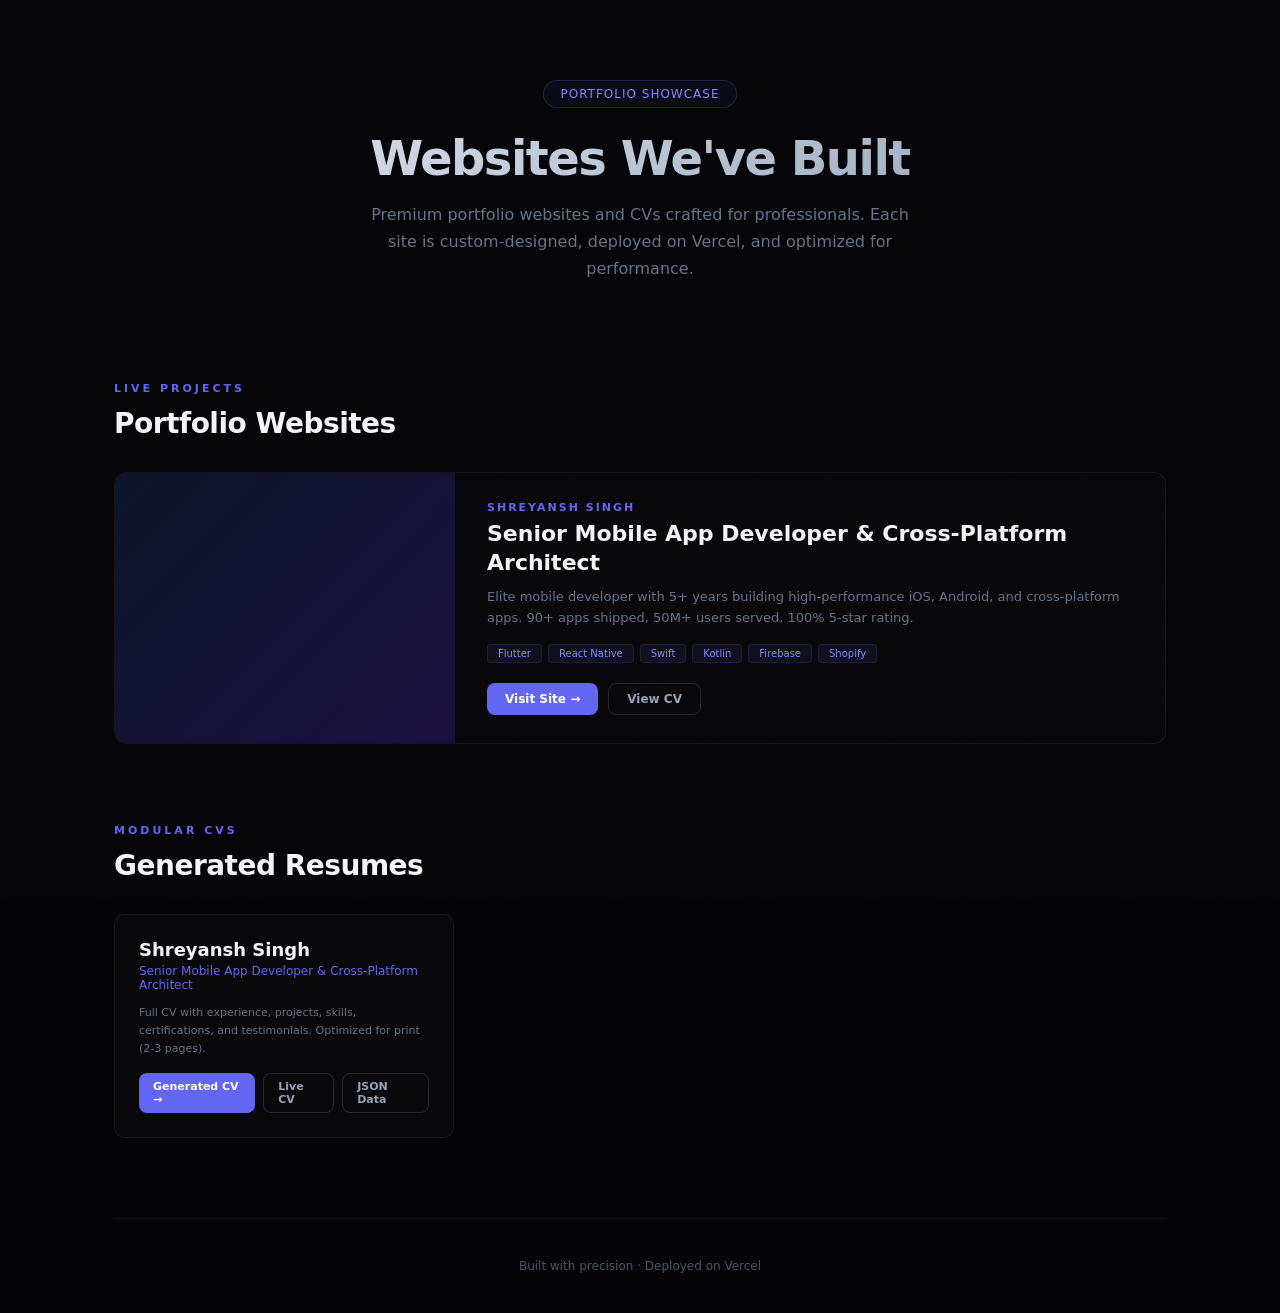
==== index.html @ 001924c3 "Initial commit: Portfolio Showcase with Modular CV System - Showcase landing page displaying all por" ====
<!DOCTYPE html>
<html lang="en">
<head>
<meta charset="UTF-8">
<meta name="viewport" content="width=device-width, initial-scale=1.0">
<title>Portfolio Showcase — Digital Heroes</title>
<style>
*,*::before,*::after{box-sizing:border-box;margin:0;padding:0}
body{font-family:'Segoe UI',system-ui,-apple-system,sans-serif;background:#050508;color:#e2e8f0;-webkit-font-smoothing:antialiased;overflow-x:hidden}
a{text-decoration:none;color:inherit}

/* ── Noise overlay ── */
body::before{content:'';position:fixed;inset:0;background-image:url("data:image/svg+xml,%3Csvg viewBox='0 0 256 256' xmlns='http://www.w3.org/2000/svg'%3E%3Cfilter id='n'%3E%3CfeTurbulence type='fractalNoise' baseFrequency='0.9' numOctaves='4' stitchTiles='stitch'/%3E%3C/filter%3E%3Crect width='100%25' height='100%25' filter='url(%23n)' opacity='0.025'/%3E%3C/svg%3E");background-repeat:repeat;background-size:256px;pointer-events:none;z-index:0;mix-blend-mode:overlay}

/* ── Layout ── */
.container{max-width:1100px;margin:0 auto;padding:0 24px;position:relative;z-index:1}

/* ── Hero ── */
.hero{padding:80px 0 60px;text-align:center}
.hero-badge{display:inline-flex;align-items:center;gap:6px;padding:6px 16px;border-radius:20px;border:1px solid rgba(99,102,241,.25);background:rgba(99,102,241,.06);font-size:12px;color:#818cf8;letter-spacing:1px;text-transform:uppercase;margin-bottom:24px}
.hero h1{font-size:48px;font-weight:800;letter-spacing:-1.5px;line-height:1.1;background:linear-gradient(135deg,#e2e8f0 0%,#94a3b8 100%);-webkit-background-clip:text;-webkit-text-fill-color:transparent;background-clip:text}
.hero p{font-size:16px;color:#64748b;max-width:560px;margin:16px auto 0;line-height:1.7}

/* ── Section ── */
.section{padding:40px 0}
.section-label{font-size:11px;text-transform:uppercase;letter-spacing:3px;color:#6366f1;font-weight:600;margin-bottom:12px}
.section-title{font-size:28px;font-weight:700;color:#f1f5f9;letter-spacing:-.5px;margin-bottom:32px}

/* ── Portfolio Grid ── */
.portfolio-grid{display:grid;grid-template-columns:1fr;gap:20px}
.portfolio-card{display:grid;grid-template-columns:340px 1fr;background:rgba(255,255,255,.015);border:1px solid rgba(255,255,255,.05);border-radius:12px;overflow:hidden;transition:all .35s ease}
.portfolio-card:hover{border-color:rgba(99,102,241,.2);background:rgba(255,255,255,.025);transform:translateY(-2px);box-shadow:0 20px 60px rgba(0,0,0,.3)}
.card-preview{background:#0a0a12;position:relative;overflow:hidden;min-height:220px}
.card-preview img{width:100%;height:100%;object-fit:cover;opacity:.85;transition:opacity .3s}
.portfolio-card:hover .card-preview img{opacity:1}
.card-preview .overlay{position:absolute;inset:0;background:linear-gradient(135deg,rgba(99,102,241,.1),transparent);opacity:0;transition:opacity .3s}
.portfolio-card:hover .overlay{opacity:1}
.card-body{padding:28px 32px;display:flex;flex-direction:column;justify-content:center}
.card-person{font-size:11px;text-transform:uppercase;letter-spacing:2px;color:#6366f1;font-weight:600;margin-bottom:6px}
.card-title{font-size:22px;font-weight:700;color:#f1f5f9;line-height:1.3;margin-bottom:8px}
.card-desc{font-size:13px;color:#64748b;line-height:1.65;margin-bottom:16px}
.card-tags{display:flex;flex-wrap:wrap;gap:6px;margin-bottom:20px}
.card-tag{font-size:10px;padding:3px 10px;border-radius:4px;background:rgba(99,102,241,.08);color:#818cf8;border:1px solid rgba(99,102,241,.15);font-weight:500}
.card-links{display:flex;gap:10px}
.card-btn{display:inline-flex;align-items:center;gap:6px;padding:8px 18px;border-radius:8px;font-size:12px;font-weight:600;transition:all .2s}
.btn-primary{background:#6366f1;color:#fff}
.btn-primary:hover{background:#4f46e5}
.btn-outline{border:1px solid rgba(255,255,255,.12);color:#94a3b8}
.btn-outline:hover{border-color:#6366f1;color:#fff}

/* ── CV Section ── */
.cv-section-wrap{padding:40px 0 80px}
.cv-cards{display:grid;grid-template-columns:repeat(auto-fill,minmax(300px,1fr));gap:16px}
.cv-card{background:rgba(255,255,255,.02);border:1px solid rgba(255,255,255,.05);border-radius:10px;padding:24px;transition:all .3s}
.cv-card:hover{border-color:rgba(99,102,241,.2);background:rgba(255,255,255,.03)}
.cv-card-name{font-size:18px;font-weight:700;color:#f1f5f9;margin-bottom:4px}
.cv-card-title{font-size:12px;color:#6366f1;margin-bottom:12px}
.cv-card-meta{font-size:11px;color:#64748b;line-height:1.6;margin-bottom:16px}
.cv-card-links{display:flex;gap:8px}

/* ── Footer ── */
.footer{text-align:center;padding:40px 0;border-top:1px solid rgba(255,255,255,.04);font-size:12px;color:#475569}

/* ── Responsive ── */
@media(max-width:768px){
  .hero h1{font-size:32px}
  .portfolio-card{grid-template-columns:1fr}
  .card-preview{min-height:180px}
  .card-body{padding:20px}
}
</style>
</head>
<body>

<div class="container">

  <!-- Hero -->
  <section class="hero">
    <div class="hero-badge">Portfolio Showcase</div>
    <h1>Websites We've Built</h1>
    <p>Premium portfolio websites and CVs crafted for professionals. Each site is custom-designed, deployed on Vercel, and optimized for performance.</p>
  </section>

  <!-- Portfolio Sites -->
  <section class="section">
    <div class="section-label">Live Projects</div>
    <h2 class="section-title">Portfolio Websites</h2>

    <div class="portfolio-grid" id="portfolio-grid">
      <!-- Rendered by JS from data below -->
    </div>
  </section>

  <!-- CV / Resume Section -->
  <section class="cv-section-wrap">
    <div class="section-label">Modular CVs</div>
    <h2 class="section-title">Generated Resumes</h2>

    <div class="cv-cards" id="cv-cards">
      <!-- Rendered by JS -->
    </div>
  </section>

  <footer class="footer">
    Built with precision &middot; Deployed on Vercel
  </footer>
</div>

<script>
/* ════════════════════════════════════════
   DATA — Add new portfolio entries here
   ════════════════════════════════════════ */
const portfolios = [
  {
    person: "Shreyansh Singh",
    title: "Senior Mobile App Developer & Cross-Platform Architect",
    desc: "Elite mobile developer with 5+ years building high-performance iOS, Android, and cross-platform apps. 90+ apps shipped, 50M+ users served, 100% 5-star rating.",
    tags: ["Flutter", "React Native", "Swift", "Kotlin", "Firebase", "Shopify"],
    url: "https://shreyansh-singh-dev.vercel.app",
    cvUrl: "https://shreyansh-singh-dev.vercel.app/cv.html",
    cvLocal: "cv-output/shreyansh-singh-cv.html",
    cvData: "cv-data/shreyansh-singh.json",
    image: "https://shreyansh-singh-dev.vercel.app/shreyansh.jpg",
    gradient: "linear-gradient(135deg, #0f1629, #1a1040)"
  }
];

/* ════════════════════════════
   RENDER PORTFOLIO CARDS
   ════════════════════════════ */
const grid = document.getElementById('portfolio-grid');
portfolios.forEach(p => {
  const tagsHtml = p.tags.map(t => `<span class="card-tag">${t}</span>`).join('');
  grid.innerHTML += `
    <div class="portfolio-card">
      <div class="card-preview" style="background:${p.gradient}">
        <img src="${p.image}" alt="${p.person}" style="object-fit:cover;object-position:center top" onerror="this.style.display='none'">
        <div class="overlay"></div>
      </div>
      <div class="card-body">
        <div class="card-person">${p.person}</div>
        <div class="card-title">${p.title}</div>
        <div class="card-desc">${p.desc}</div>
        <div class="card-tags">${tagsHtml}</div>
        <div class="card-links">
          <a href="${p.url}" target="_blank" class="card-btn btn-primary">Visit Site &rarr;</a>
          <a href="${p.cvUrl}" target="_blank" class="card-btn btn-outline">View CV</a>
        </div>
      </div>
    </div>`;
});

/* ════════════════════════════
   RENDER CV CARDS
   ════════════════════════════ */
const cvGrid = document.getElementById('cv-cards');
portfolios.forEach(p => {
  cvGrid.innerHTML += `
    <div class="cv-card">
      <div class="cv-card-name">${p.person}</div>
      <div class="cv-card-title">${p.title}</div>
      <div class="cv-card-meta">Full CV with experience, projects, skills, certifications, and testimonials. Optimized for print (2-3 pages).</div>
      <div class="cv-card-links">
        <a href="${p.cvLocal}" target="_blank" class="card-btn btn-primary" style="font-size:11px;padding:6px 14px">Generated CV &rarr;</a>
        <a href="${p.cvUrl}" target="_blank" class="card-btn btn-outline" style="font-size:11px;padding:6px 14px">Live CV</a>
        <a href="${p.cvData}" target="_blank" class="card-btn btn-outline" style="font-size:11px;padding:6px 14px">JSON Data</a>
      </div>
    </div>`;
});
</script>
</body>
</html>
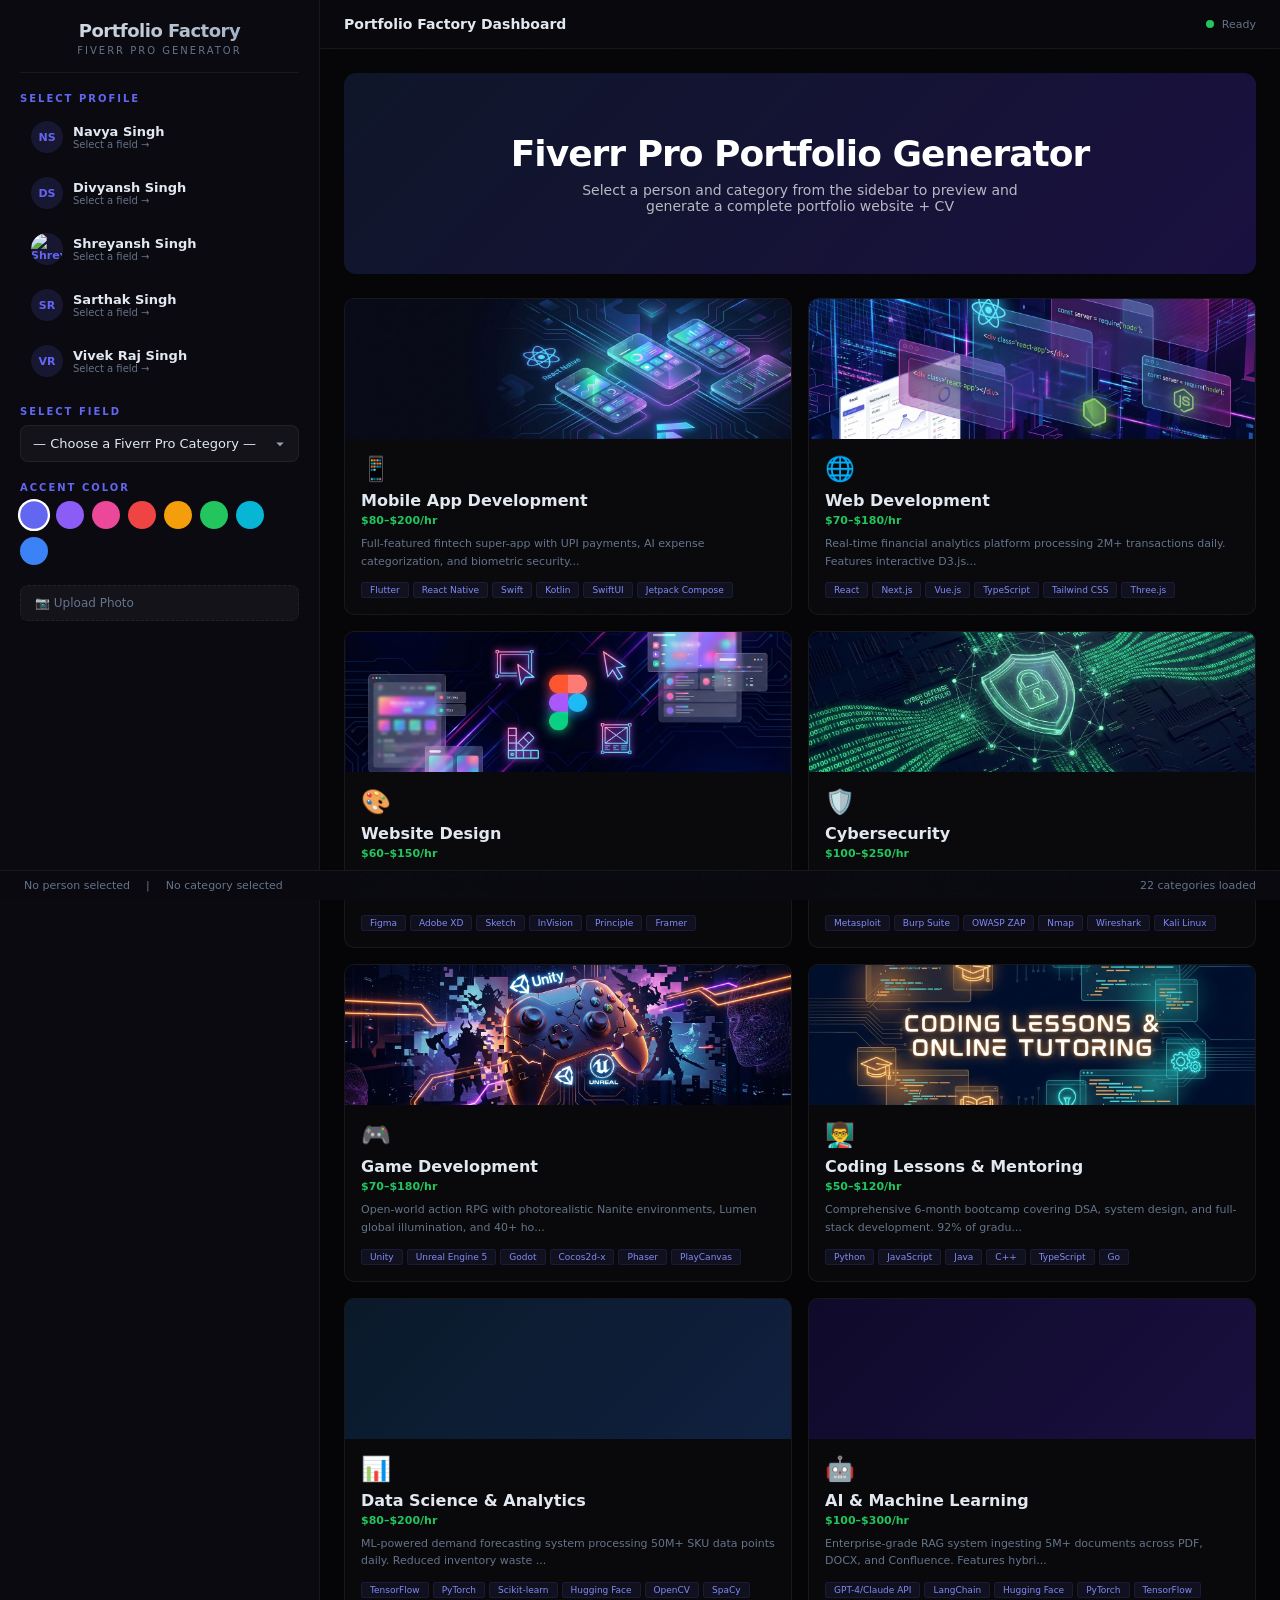
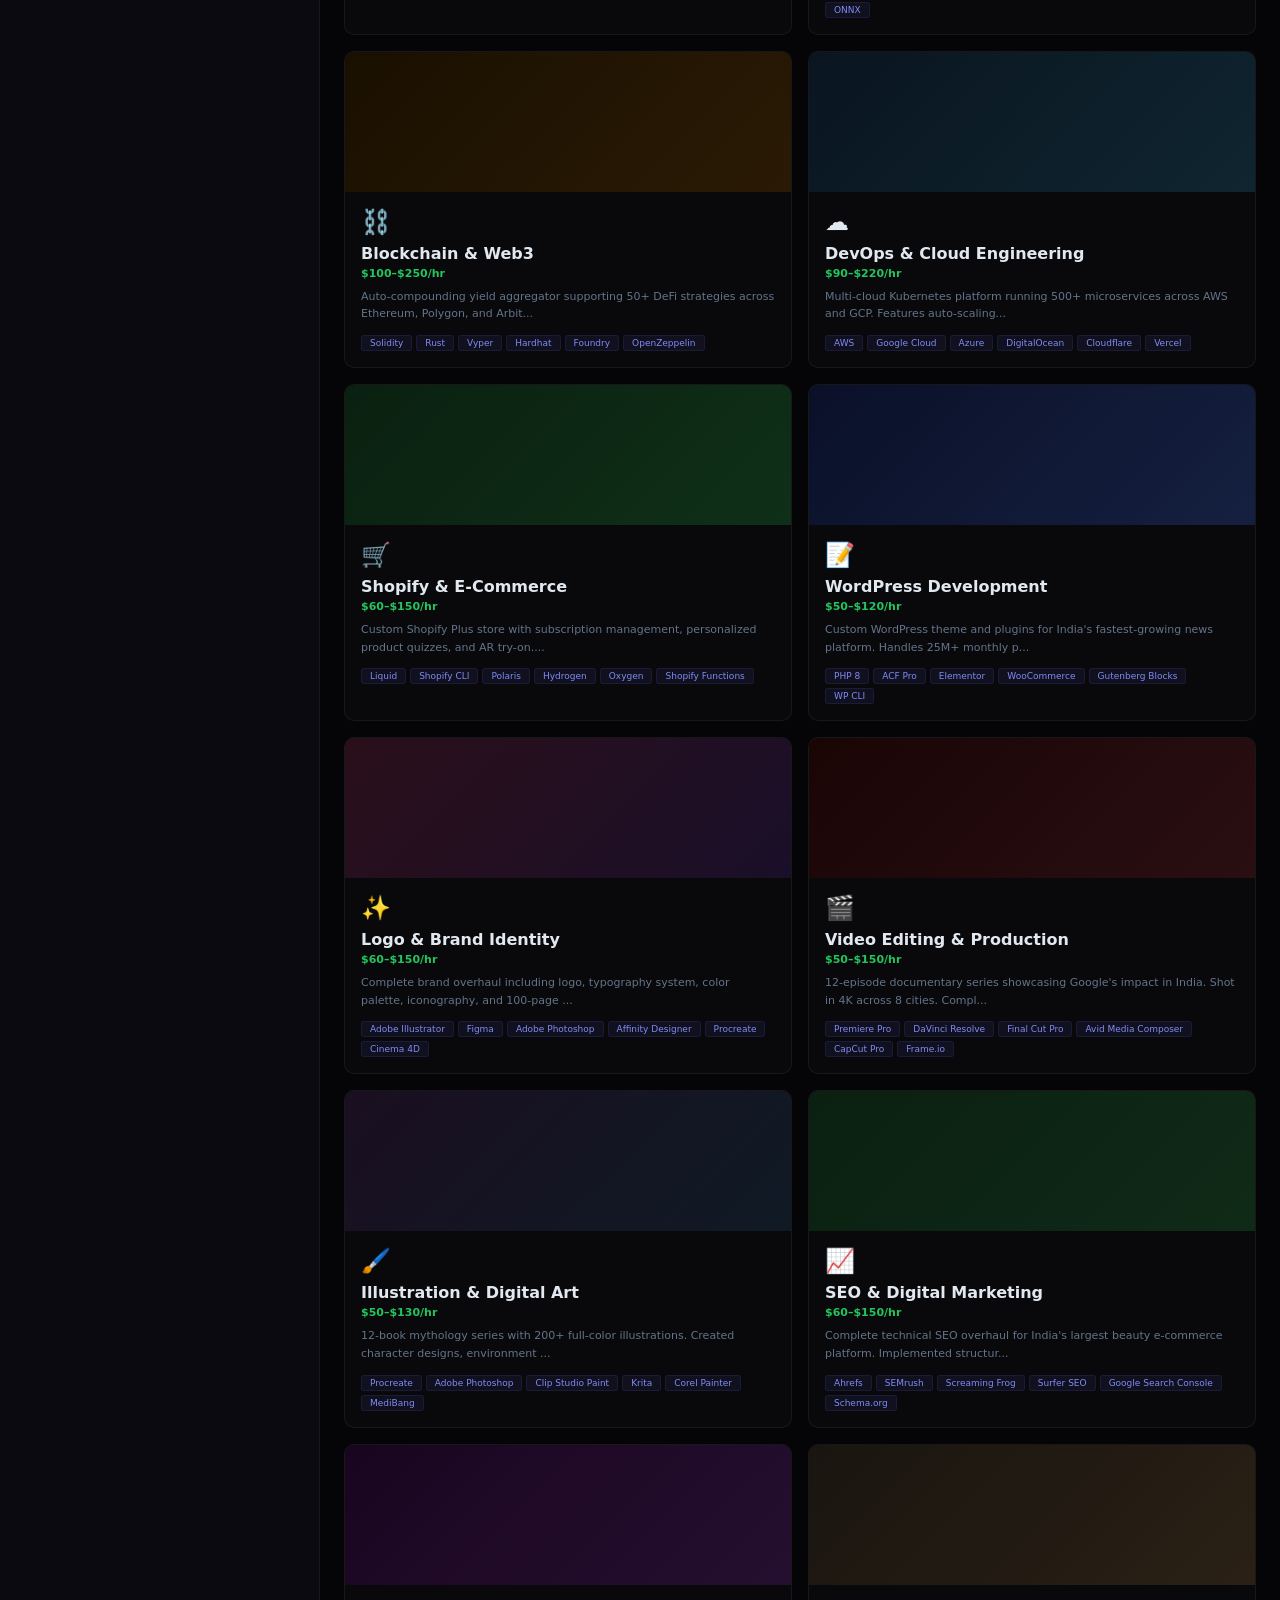
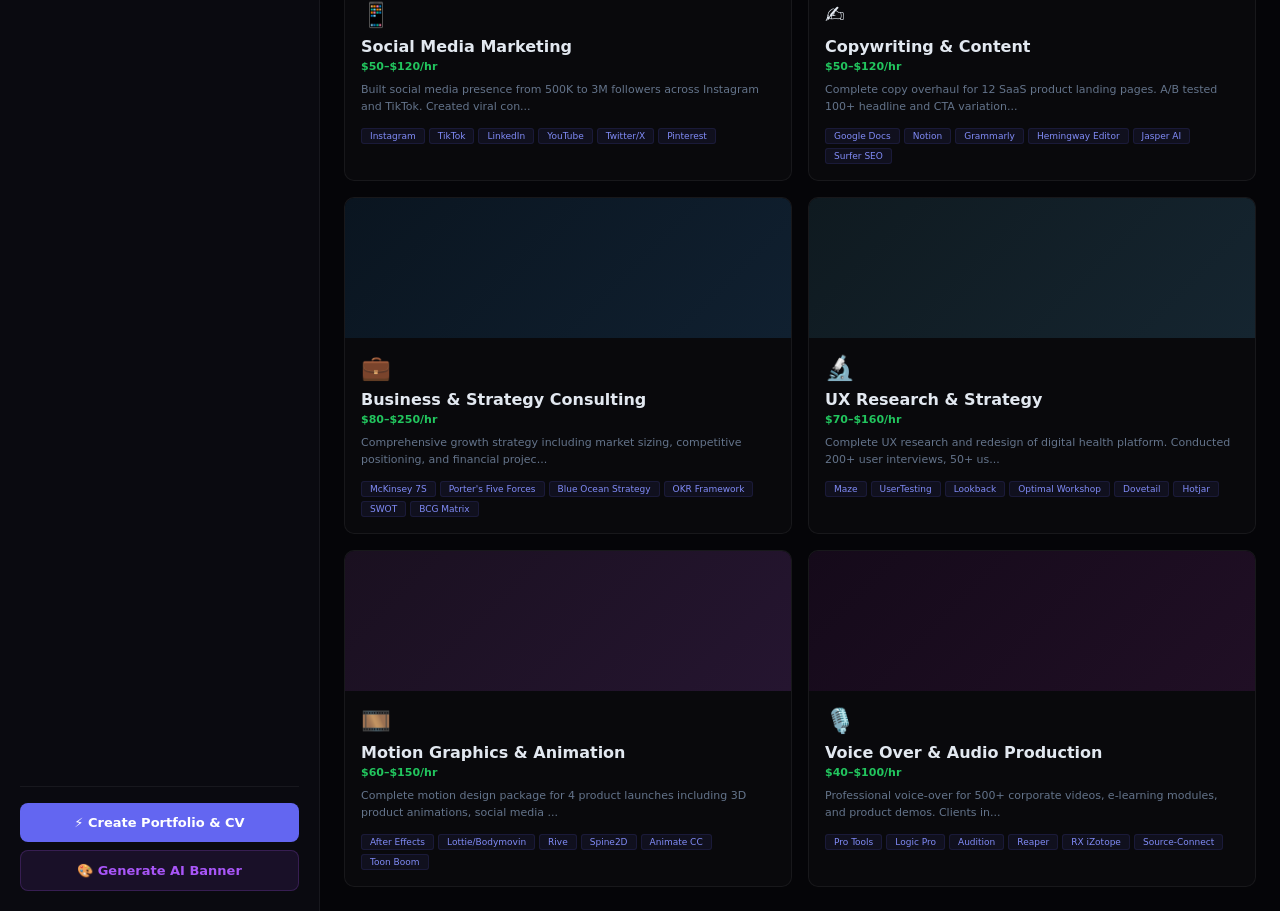
==== commit 56550b65: "feat: Portfolio Factory dashboard with all Fiverr Pro categories - Rewrote index.html as full dashbo" ====
--- a/index.html
+++ b/index.html
@@ -3,170 +3,759 @@
 <head>
 <meta charset="UTF-8">
 <meta name="viewport" content="width=device-width, initial-scale=1.0">
-<title>Portfolio Showcase — Digital Heroes</title>
+<title>Portfolio Factory — One-Click Fiverr Pro Portfolios</title>
 <style>
 *,*::before,*::after{box-sizing:border-box;margin:0;padding:0}
-body{font-family:'Segoe UI',system-ui,-apple-system,sans-serif;background:#050508;color:#e2e8f0;-webkit-font-smoothing:antialiased;overflow-x:hidden}
+:root{--accent:#6366f1;--accent-hover:#4f46e5;--bg:#050508;--sidebar-bg:#0a0a10;--card-bg:rgba(255,255,255,.02);--border:rgba(255,255,255,.06);--text:#e2e8f0;--text-muted:#64748b;--text-dim:#475569}
+body{font-family:'Segoe UI',system-ui,-apple-system,sans-serif;background:var(--bg);color:var(--text);-webkit-font-smoothing:antialiased;overflow-x:hidden;display:flex;min-height:100vh}
 a{text-decoration:none;color:inherit}
-
-/* ── Noise overlay ── */
+button{cursor:pointer;border:none;font-family:inherit}
+select,input{font-family:inherit}
+
+/* ── Noise ── */
 body::before{content:'';position:fixed;inset:0;background-image:url("data:image/svg+xml,%3Csvg viewBox='0 0 256 256' xmlns='http://www.w3.org/2000/svg'%3E%3Cfilter id='n'%3E%3CfeTurbulence type='fractalNoise' baseFrequency='0.9' numOctaves='4' stitchTiles='stitch'/%3E%3C/filter%3E%3Crect width='100%25' height='100%25' filter='url(%23n)' opacity='0.025'/%3E%3C/svg%3E");background-repeat:repeat;background-size:256px;pointer-events:none;z-index:0;mix-blend-mode:overlay}
 
-/* ── Layout ── */
-.container{max-width:1100px;margin:0 auto;padding:0 24px;position:relative;z-index:1}
-
-/* ── Hero ── */
-.hero{padding:80px 0 60px;text-align:center}
-.hero-badge{display:inline-flex;align-items:center;gap:6px;padding:6px 16px;border-radius:20px;border:1px solid rgba(99,102,241,.25);background:rgba(99,102,241,.06);font-size:12px;color:#818cf8;letter-spacing:1px;text-transform:uppercase;margin-bottom:24px}
-.hero h1{font-size:48px;font-weight:800;letter-spacing:-1.5px;line-height:1.1;background:linear-gradient(135deg,#e2e8f0 0%,#94a3b8 100%);-webkit-background-clip:text;-webkit-text-fill-color:transparent;background-clip:text}
-.hero p{font-size:16px;color:#64748b;max-width:560px;margin:16px auto 0;line-height:1.7}
-
-/* ── Section ── */
-.section{padding:40px 0}
-.section-label{font-size:11px;text-transform:uppercase;letter-spacing:3px;color:#6366f1;font-weight:600;margin-bottom:12px}
-.section-title{font-size:28px;font-weight:700;color:#f1f5f9;letter-spacing:-.5px;margin-bottom:32px}
-
-/* ── Portfolio Grid ── */
-.portfolio-grid{display:grid;grid-template-columns:1fr;gap:20px}
-.portfolio-card{display:grid;grid-template-columns:340px 1fr;background:rgba(255,255,255,.015);border:1px solid rgba(255,255,255,.05);border-radius:12px;overflow:hidden;transition:all .35s ease}
-.portfolio-card:hover{border-color:rgba(99,102,241,.2);background:rgba(255,255,255,.025);transform:translateY(-2px);box-shadow:0 20px 60px rgba(0,0,0,.3)}
-.card-preview{background:#0a0a12;position:relative;overflow:hidden;min-height:220px}
-.card-preview img{width:100%;height:100%;object-fit:cover;opacity:.85;transition:opacity .3s}
-.portfolio-card:hover .card-preview img{opacity:1}
-.card-preview .overlay{position:absolute;inset:0;background:linear-gradient(135deg,rgba(99,102,241,.1),transparent);opacity:0;transition:opacity .3s}
-.portfolio-card:hover .overlay{opacity:1}
-.card-body{padding:28px 32px;display:flex;flex-direction:column;justify-content:center}
-.card-person{font-size:11px;text-transform:uppercase;letter-spacing:2px;color:#6366f1;font-weight:600;margin-bottom:6px}
-.card-title{font-size:22px;font-weight:700;color:#f1f5f9;line-height:1.3;margin-bottom:8px}
-.card-desc{font-size:13px;color:#64748b;line-height:1.65;margin-bottom:16px}
-.card-tags{display:flex;flex-wrap:wrap;gap:6px;margin-bottom:20px}
-.card-tag{font-size:10px;padding:3px 10px;border-radius:4px;background:rgba(99,102,241,.08);color:#818cf8;border:1px solid rgba(99,102,241,.15);font-weight:500}
-.card-links{display:flex;gap:10px}
-.card-btn{display:inline-flex;align-items:center;gap:6px;padding:8px 18px;border-radius:8px;font-size:12px;font-weight:600;transition:all .2s}
-.btn-primary{background:#6366f1;color:#fff}
-.btn-primary:hover{background:#4f46e5}
-.btn-outline{border:1px solid rgba(255,255,255,.12);color:#94a3b8}
-.btn-outline:hover{border-color:#6366f1;color:#fff}
-
-/* ── CV Section ── */
-.cv-section-wrap{padding:40px 0 80px}
-.cv-cards{display:grid;grid-template-columns:repeat(auto-fill,minmax(300px,1fr));gap:16px}
-.cv-card{background:rgba(255,255,255,.02);border:1px solid rgba(255,255,255,.05);border-radius:10px;padding:24px;transition:all .3s}
-.cv-card:hover{border-color:rgba(99,102,241,.2);background:rgba(255,255,255,.03)}
-.cv-card-name{font-size:18px;font-weight:700;color:#f1f5f9;margin-bottom:4px}
-.cv-card-title{font-size:12px;color:#6366f1;margin-bottom:12px}
-.cv-card-meta{font-size:11px;color:#64748b;line-height:1.6;margin-bottom:16px}
-.cv-card-links{display:flex;gap:8px}
-
-/* ── Footer ── */
-.footer{text-align:center;padding:40px 0;border-top:1px solid rgba(255,255,255,.04);font-size:12px;color:#475569}
-
-/* ── Responsive ── */
-@media(max-width:768px){
-  .hero h1{font-size:32px}
-  .portfolio-card{grid-template-columns:1fr}
-  .card-preview{min-height:180px}
-  .card-body{padding:20px}
+/* ═══════════════════════════════
+   SIDEBAR
+   ═══════════════════════════════ */
+.sidebar{width:320px;min-width:320px;background:var(--sidebar-bg);border-right:1px solid var(--border);padding:20px;overflow-y:auto;position:relative;z-index:2;display:flex;flex-direction:column;gap:20px}
+.sidebar-header{text-align:center;padding-bottom:16px;border-bottom:1px solid var(--border)}
+.sidebar-header h2{font-size:18px;font-weight:800;letter-spacing:-0.5px;background:linear-gradient(135deg,#e2e8f0,#94a3b8);-webkit-background-clip:text;-webkit-text-fill-color:transparent;background-clip:text}
+.sidebar-header p{font-size:10px;color:var(--text-muted);text-transform:uppercase;letter-spacing:2px;margin-top:4px}
+
+/* Sections */
+.sb-section{display:flex;flex-direction:column;gap:8px}
+.sb-label{font-size:10px;text-transform:uppercase;letter-spacing:2px;color:var(--accent);font-weight:600}
+
+/* Select dropdown */
+.sb-select{width:100%;padding:10px 12px;background:rgba(255,255,255,.04);border:1px solid var(--border);border-radius:8px;color:var(--text);font-size:13px;outline:none;transition:border-color .2s;appearance:none;background-image:url("data:image/svg+xml,%3Csvg xmlns='http://www.w3.org/2000/svg' width='12' height='12' fill='%2394a3b8' viewBox='0 0 16 16'%3E%3Cpath d='M8 11L3 6h10z'/%3E%3C/svg%3E");background-repeat:no-repeat;background-position:right 12px center}
+.sb-select:focus{border-color:var(--accent)}
+.sb-select option{background:#111;color:#e2e8f0}
+
+/* Person cards */
+.person-list{display:flex;flex-direction:column;gap:6px}
+.person-item{display:flex;align-items:center;gap:10px;padding:8px 10px;border-radius:8px;border:1px solid transparent;cursor:pointer;transition:all .2s}
+.person-item:hover{background:rgba(255,255,255,.03);border-color:var(--border)}
+.person-item.active{background:rgba(99,102,241,.08);border-color:rgba(99,102,241,.25)}
+.person-avatar{width:32px;height:32px;border-radius:50%;background:rgba(99,102,241,.15);display:flex;align-items:center;justify-content:center;font-size:11px;font-weight:700;color:var(--accent);overflow:hidden;flex-shrink:0}
+.person-avatar img{width:100%;height:100%;object-fit:cover}
+.person-info{flex:1;min-width:0}
+.person-name{font-size:13px;font-weight:600;color:var(--text)}
+.person-role{font-size:10px;color:var(--text-muted);white-space:nowrap;overflow:hidden;text-overflow:ellipsis}
+
+/* Color picker */
+.color-row{display:flex;gap:8px;flex-wrap:wrap}
+.color-dot{width:28px;height:28px;border-radius:50%;cursor:pointer;border:2px solid transparent;transition:all .2s}
+.color-dot:hover,.color-dot.active{border-color:#fff;transform:scale(1.15)}
+
+/* Upload photo */
+.upload-btn{display:flex;align-items:center;gap:8px;padding:10px 14px;border-radius:8px;background:rgba(255,255,255,.04);border:1px dashed var(--border);color:var(--text-muted);font-size:12px;cursor:pointer;transition:all .2s;width:100%}
+.upload-btn:hover{border-color:var(--accent);color:var(--text)}
+.upload-btn input{display:none}
+
+/* Category info */
+.cat-info{background:rgba(255,255,255,.02);border:1px solid var(--border);border-radius:8px;padding:12px;font-size:11px;color:var(--text-muted);line-height:1.6}
+.cat-info strong{color:var(--text);font-weight:600}
+.cat-info .salary{color:#22c55e;font-weight:600}
+
+/* Action buttons */
+.action-btns{display:flex;flex-direction:column;gap:8px;margin-top:auto;padding-top:16px;border-top:1px solid var(--border)}
+.action-btn{padding:12px;border-radius:8px;font-size:13px;font-weight:600;text-align:center;transition:all .2s;display:flex;align-items:center;justify-content:center;gap:8px}
+.btn-create{background:var(--accent);color:#fff}
+.btn-create:hover{background:var(--accent-hover)}
+.btn-deploy{background:rgba(34,197,94,.12);color:#22c55e;border:1px solid rgba(34,197,94,.2)}
+.btn-deploy:hover{background:rgba(34,197,94,.2)}
+.btn-ai{background:rgba(168,85,247,.1);color:#a855f7;border:1px solid rgba(168,85,247,.2)}
+.btn-ai:hover{background:rgba(168,85,247,.18)}
+
+/* ═══════════════════════════════
+   MAIN CONTENT
+   ═══════════════════════════════ */
+.main{flex:1;overflow-y:auto;position:relative;z-index:1}
+
+/* Top bar */
+.topbar{display:flex;align-items:center;justify-content:space-between;padding:16px 24px;border-bottom:1px solid var(--border);background:rgba(10,10,16,.8);backdrop-filter:blur(12px);position:sticky;top:0;z-index:10}
+.topbar-title{font-size:14px;font-weight:600;color:var(--text)}
+.topbar-status{display:flex;align-items:center;gap:8px}
+.status-dot{width:8px;height:8px;border-radius:50%;background:#22c55e}
+.status-text{font-size:11px;color:var(--text-muted)}
+
+/* Preview area */
+.preview-area{padding:24px}
+.preview-hero{text-align:center;padding:60px 24px;border-radius:12px;margin-bottom:24px;position:relative;overflow:hidden}
+.preview-hero img{position:absolute;inset:0;width:100%;height:100%;object-fit:cover;opacity:.3}
+.preview-hero-content{position:relative;z-index:1}
+.preview-hero h1{font-size:36px;font-weight:800;color:#fff;letter-spacing:-1px;margin-bottom:8px}
+.preview-hero p{font-size:14px;color:rgba(255,255,255,.7);max-width:500px;margin:0 auto}
+
+/* Preview cards grid */
+.preview-grid{display:grid;grid-template-columns:repeat(auto-fill,minmax(320px,1fr));gap:16px}
+.preview-card{background:var(--card-bg);border:1px solid var(--border);border-radius:10px;overflow:hidden;transition:all .3s}
+.preview-card:hover{border-color:rgba(99,102,241,.2);transform:translateY(-2px);box-shadow:0 12px 40px rgba(0,0,0,.25)}
+.preview-card-banner{height:140px;position:relative;overflow:hidden}
+.preview-card-banner img{width:100%;height:100%;object-fit:cover}
+.preview-card-banner .grad{position:absolute;inset:0}
+.preview-card-body{padding:16px}
+.preview-card-icon{font-size:24px;margin-bottom:8px}
+.preview-card-title{font-size:16px;font-weight:700;color:var(--text);margin-bottom:4px}
+.preview-card-salary{font-size:11px;color:#22c55e;font-weight:600;margin-bottom:8px}
+.preview-card-desc{font-size:11px;color:var(--text-muted);line-height:1.6;margin-bottom:12px}
+.preview-card-tags{display:flex;flex-wrap:wrap;gap:4px}
+.preview-card-tag{font-size:9px;padding:2px 8px;border-radius:3px;background:rgba(99,102,241,.08);color:#818cf8;border:1px solid rgba(99,102,241,.12)}
+
+/* Preview detail (when category is selected) */
+.preview-detail{display:none}
+.preview-detail.active{display:block}
+.detail-header{display:flex;align-items:center;gap:16px;margin-bottom:24px}
+.detail-back{width:36px;height:36px;border-radius:8px;background:rgba(255,255,255,.04);border:1px solid var(--border);display:flex;align-items:center;justify-content:center;cursor:pointer;color:var(--text-muted);font-size:18px;transition:all .2s}
+.detail-back:hover{border-color:var(--accent);color:var(--text)}
+.detail-info h2{font-size:24px;font-weight:700;color:var(--text)}
+.detail-info p{font-size:12px;color:var(--text-muted)}
+
+/* CV Preview iframe */
+.cv-preview-wrap{background:#0a0a12;border:1px solid var(--border);border-radius:10px;overflow:hidden;margin-top:16px}
+.cv-preview-toolbar{display:flex;align-items:center;justify-content:space-between;padding:10px 16px;border-bottom:1px solid var(--border);background:rgba(255,255,255,.02)}
+.cv-preview-toolbar span{font-size:11px;color:var(--text-muted)}
+.cv-preview-iframe{width:100%;height:600px;border:none;background:#fff}
+
+/* Skills section */
+.detail-section{margin-top:20px}
+.detail-section-title{font-size:11px;text-transform:uppercase;letter-spacing:2px;color:var(--accent);font-weight:600;margin-bottom:10px}
+.skill-bars{display:flex;flex-direction:column;gap:8px}
+.skill-bar{display:flex;align-items:center;gap:12px}
+.skill-bar-name{font-size:11px;color:var(--text);width:160px;flex-shrink:0}
+.skill-bar-track{flex:1;height:6px;border-radius:3px;background:rgba(255,255,255,.06)}
+.skill-bar-fill{height:100%;border-radius:3px;background:var(--accent);transition:width .6s ease}
+.skill-bar-pct{font-size:10px;color:var(--text-muted);width:30px;text-align:right}
+
+/* Projects */
+.project-cards{display:flex;flex-direction:column;gap:12px}
+.project-card{background:rgba(255,255,255,.02);border:1px solid var(--border);border-radius:8px;padding:16px;transition:all .2s}
+.project-card:hover{border-color:rgba(99,102,241,.15)}
+.project-card h4{font-size:14px;font-weight:700;color:var(--text);margin-bottom:4px}
+.project-card .tech{font-size:10px;color:var(--accent);margin-bottom:6px}
+.project-card .client{font-size:10px;color:var(--text-dim);margin-bottom:6px}
+.project-card p{font-size:11px;color:var(--text-muted);line-height:1.6}
+
+/* Status bar */
+.status-bar{position:fixed;bottom:0;left:0;right:0;padding:8px 24px;background:rgba(10,10,16,.95);border-top:1px solid var(--border);display:flex;align-items:center;justify-content:space-between;z-index:100;font-size:11px;color:var(--text-muted);backdrop-filter:blur(12px)}
+.status-bar .left{display:flex;align-items:center;gap:16px}
+.status-bar .right{display:flex;align-items:center;gap:12px}
+
+/* Log/console */
+.log-wrap{margin-top:16px;background:rgba(0,0,0,.3);border:1px solid var(--border);border-radius:8px;padding:12px;max-height:200px;overflow-y:auto;font-family:'Cascadia Code','Fira Code',monospace;font-size:11px;color:var(--text-muted);display:none}
+.log-wrap.visible{display:block}
+.log-line{padding:2px 0}
+.log-line.success{color:#22c55e}
+.log-line.error{color:#ef4444}
+.log-line.info{color:#818cf8}
+
+/* Responsive */
+@media(max-width:900px){
+  body{flex-direction:column}
+  .sidebar{width:100%;min-width:unset;max-height:50vh}
+  .preview-hero h1{font-size:24px}
+  .preview-grid{grid-template-columns:1fr}
 }
 </style>
 </head>
 <body>
 
-<div class="container">
-
-  <!-- Hero -->
-  <section class="hero">
-    <div class="hero-badge">Portfolio Showcase</div>
-    <h1>Websites We've Built</h1>
-    <p>Premium portfolio websites and CVs crafted for professionals. Each site is custom-designed, deployed on Vercel, and optimized for performance.</p>
-  </section>
-
-  <!-- Portfolio Sites -->
-  <section class="section">
-    <div class="section-label">Live Projects</div>
-    <h2 class="section-title">Portfolio Websites</h2>
-
-    <div class="portfolio-grid" id="portfolio-grid">
-      <!-- Rendered by JS from data below -->
+<!-- ═══════════ SIDEBAR ═══════════ -->
+<aside class="sidebar">
+  <div class="sidebar-header">
+    <h2>Portfolio Factory</h2>
+    <p>Fiverr Pro Generator</p>
+  </div>
+
+  <!-- Person selector -->
+  <div class="sb-section">
+    <div class="sb-label">Select Profile</div>
+    <div class="person-list" id="person-list"></div>
+  </div>
+
+  <!-- Category selector -->
+  <div class="sb-section">
+    <div class="sb-label">Select Field</div>
+    <select class="sb-select" id="category-select">
+      <option value="">— Choose a Fiverr Pro Category —</option>
+    </select>
+    <div class="cat-info" id="cat-info" style="display:none"></div>
+  </div>
+
+  <!-- Accent color -->
+  <div class="sb-section">
+    <div class="sb-label">Accent Color</div>
+    <div class="color-row" id="color-row"></div>
+  </div>
+
+  <!-- Upload photo -->
+  <div class="sb-section">
+    <label class="upload-btn" id="upload-label">
+      📷 Upload Photo
+      <input type="file" id="photo-upload" accept="image/*">
+    </label>
+  </div>
+
+  <!-- Actions -->
+  <div class="action-btns">
+    <button class="action-btn btn-create" id="btn-create" onclick="createPortfolio()">⚡ Create Portfolio & CV</button>
+    <button class="action-btn btn-deploy" id="btn-deploy" onclick="deployToVercel()" style="display:none">🚀 Deploy to Vercel</button>
+    <button class="action-btn btn-ai" id="btn-ai" onclick="generateAIBanner()">🎨 Generate AI Banner</button>
+  </div>
+</aside>
+
+<!-- ═══════════ MAIN ═══════════ -->
+<div class="main">
+  <div class="topbar">
+    <div class="topbar-title" id="topbar-title">Portfolio Factory Dashboard</div>
+    <div class="topbar-status">
+      <div class="status-dot"></div>
+      <div class="status-text">Ready</div>
     </div>
-  </section>
-
-  <!-- CV / Resume Section -->
-  <section class="cv-section-wrap">
-    <div class="section-label">Modular CVs</div>
-    <h2 class="section-title">Generated Resumes</h2>
-
-    <div class="cv-cards" id="cv-cards">
-      <!-- Rendered by JS -->
-    </div>
-  </section>
-
-  <footer class="footer">
-    Built with precision &middot; Deployed on Vercel
-  </footer>
-</div>
-
-<script>
-/* ════════════════════════════════════════
-   DATA — Add new portfolio entries here
-   ════════════════════════════════════════ */
-const portfolios = [
-  {
-    person: "Shreyansh Singh",
-    title: "Senior Mobile App Developer & Cross-Platform Architect",
-    desc: "Elite mobile developer with 5+ years building high-performance iOS, Android, and cross-platform apps. 90+ apps shipped, 50M+ users served, 100% 5-star rating.",
-    tags: ["Flutter", "React Native", "Swift", "Kotlin", "Firebase", "Shopify"],
-    url: "https://shreyansh-singh-dev.vercel.app",
-    cvUrl: "https://shreyansh-singh-dev.vercel.app/cv.html",
-    cvLocal: "cv-output/shreyansh-singh-cv.html",
-    cvData: "cv-data/shreyansh-singh.json",
-    image: "https://shreyansh-singh-dev.vercel.app/shreyansh.jpg",
-    gradient: "linear-gradient(135deg, #0f1629, #1a1040)"
-  }
-];
-
-/* ════════════════════════════
-   RENDER PORTFOLIO CARDS
-   ════════════════════════════ */
-const grid = document.getElementById('portfolio-grid');
-portfolios.forEach(p => {
-  const tagsHtml = p.tags.map(t => `<span class="card-tag">${t}</span>`).join('');
-  grid.innerHTML += `
-    <div class="portfolio-card">
-      <div class="card-preview" style="background:${p.gradient}">
-        <img src="${p.image}" alt="${p.person}" style="object-fit:cover;object-position:center top" onerror="this.style.display='none'">
-        <div class="overlay"></div>
-      </div>
-      <div class="card-body">
-        <div class="card-person">${p.person}</div>
-        <div class="card-title">${p.title}</div>
-        <div class="card-desc">${p.desc}</div>
-        <div class="card-tags">${tagsHtml}</div>
-        <div class="card-links">
-          <a href="${p.url}" target="_blank" class="card-btn btn-primary">Visit Site &rarr;</a>
-          <a href="${p.cvUrl}" target="_blank" class="card-btn btn-outline">View CV</a>
+  </div>
+
+  <div class="preview-area" id="preview-area">
+    <!-- Category grid (default view) -->
+    <div id="category-grid-view">
+      <div class="preview-hero" id="preview-hero" style="background:linear-gradient(135deg,#0f1629,#1a1040)">
+        <div class="preview-hero-content">
+          <h1>Fiverr Pro Portfolio Generator</h1>
+          <p>Select a person and category from the sidebar to preview and generate a complete portfolio website + CV</p>
         </div>
       </div>
-    </div>`;
+      <div class="preview-grid" id="preview-grid"></div>
+    </div>
+
+    <!-- Detail view (when category selected) -->
+    <div class="preview-detail" id="preview-detail">
+      <div class="detail-header">
+        <div class="detail-back" onclick="showGrid()">←</div>
+        <div class="detail-info">
+          <h2 id="detail-title"></h2>
+          <p id="detail-subtitle"></p>
+        </div>
+      </div>
+      <div id="detail-content"></div>
+    </div>
+
+    <!-- CV Preview -->
+    <div class="cv-preview-wrap" id="cv-preview-wrap" style="display:none">
+      <div class="cv-preview-toolbar">
+        <span id="cv-preview-label">CV Preview</span>
+        <button class="action-btn" style="padding:4px 12px;font-size:10px;background:rgba(255,255,255,.06);color:var(--text-muted);border:1px solid var(--border)" onclick="closeCVPreview()">✕ Close</button>
+      </div>
+      <iframe class="cv-preview-iframe" id="cv-iframe"></iframe>
+    </div>
+
+    <!-- Console log -->
+    <div class="log-wrap" id="log-wrap"></div>
+  </div>
+</div>
+
+<!-- Status bar -->
+<div class="status-bar">
+  <div class="left">
+    <span id="sb-person">No person selected</span>
+    <span>|</span>
+    <span id="sb-category">No category selected</span>
+  </div>
+  <div class="right">
+    <span id="sb-count">0 categories loaded</span>
+  </div>
+</div>
+
+<!-- DATA SCRIPTS -->
+<script src="data/categories.js"></script>
+<script src="data/people.js"></script>
+<script src="cv-modules/cv-engine.js"></script>
+
+<script>
+/* ════════════════════════════════════════
+   STATE
+   ════════════════════════════════════════ */
+let selectedPerson = null;
+let selectedCategory = null;
+let selectedColor = '#6366f1';
+let uploadedPhoto = null;
+
+const ACCENT_COLORS = [
+  '#6366f1', '#8b5cf6', '#ec4899', '#ef4444',
+  '#f59e0b', '#22c55e', '#06b6d4', '#3b82f6'
+];
+
+/* ════════════════════════════════════════
+   INIT
+   ════════════════════════════════════════ */
+function init() {
+  renderPeople();
+  renderCategorySelect();
+  renderColorPicker();
+  renderCategoryGrid();
+  document.getElementById('sb-count').textContent = CATEGORIES.length + ' categories loaded';
+}
+
+/* ════════════════════════════════════════
+   RENDER PEOPLE
+   ════════════════════════════════════════ */
+function renderPeople() {
+  const list = document.getElementById('person-list');
+  list.innerHTML = '';
+  PEOPLE.forEach(p => {
+    const div = document.createElement('div');
+    div.className = 'person-item' + (selectedPerson && selectedPerson.id === p.id ? ' active' : '');
+    div.onclick = () => selectPerson(p);
+    div.innerHTML = `
+      <div class="person-avatar">${p.photo ? `<img src="${p.photo}" alt="${p.name}">` : p.initials}</div>
+      <div class="person-info">
+        <div class="person-name">${p.name}</div>
+        <div class="person-role">${selectedCategory ? selectedCategory.name : 'Select a field →'}</div>
+      </div>`;
+    list.appendChild(div);
+  });
+}
+
+function selectPerson(p) {
+  selectedPerson = p;
+  renderPeople();
+  document.getElementById('sb-person').textContent = p.name;
+  updatePreviewHero();
+  log('info', `Selected profile: ${p.name}`);
+}
+
+/* ════════════════════════════════════════
+   RENDER CATEGORY SELECT
+   ════════════════════════════════════════ */
+function renderCategorySelect() {
+  const sel = document.getElementById('category-select');
+  sel.innerHTML = '<option value="">— Choose a Fiverr Pro Category —</option>';
+
+  const groups = {};
+  CATEGORIES.forEach(c => {
+    if (!groups[c.group]) groups[c.group] = [];
+    groups[c.group].push(c);
+  });
+
+  Object.keys(groups).forEach(g => {
+    const optgroup = document.createElement('optgroup');
+    optgroup.label = g;
+    groups[g].forEach(c => {
+      const opt = document.createElement('option');
+      opt.value = c.id;
+      opt.textContent = `${c.icon} ${c.name} — ${c.salary}`;
+      optgroup.appendChild(opt);
+    });
+    sel.appendChild(optgroup);
+  });
+
+  sel.onchange = () => {
+    const cat = CATEGORIES.find(c => c.id === sel.value);
+    if (cat) selectCategory(cat);
+    else { selectedCategory = null; hideCatInfo(); }
+  };
+}
+
+function selectCategory(cat) {
+  selectedCategory = cat;
+  document.getElementById('sb-category').textContent = cat.icon + ' ' + cat.name;
+  showCatInfo(cat);
+  showDetail(cat);
+  renderPeople();
+  updatePreviewHero();
+  log('info', `Selected category: ${cat.name}`);
+}
+
+function showCatInfo(cat) {
+  const el = document.getElementById('cat-info');
+  el.style.display = 'block';
+  el.innerHTML = `
+    <strong>${cat.icon} ${cat.name}</strong><br>
+    <span class="salary">${cat.salary}</span><br>
+    ${cat.skills.length} skills · ${cat.projects.length} projects · ${cat.certifications.length} certs`;
+}
+function hideCatInfo() { document.getElementById('cat-info').style.display = 'none'; }
+
+/* ════════════════════════════════════════
+   RENDER COLOR PICKER
+   ════════════════════════════════════════ */
+function renderColorPicker() {
+  const row = document.getElementById('color-row');
+  ACCENT_COLORS.forEach(c => {
+    const dot = document.createElement('div');
+    dot.className = 'color-dot' + (c === selectedColor ? ' active' : '');
+    dot.style.background = c;
+    dot.onclick = () => {
+      selectedColor = c;
+      document.documentElement.style.setProperty('--accent', c);
+      renderColorPicker();
+      log('info', `Accent color changed to ${c}`);
+    };
+    row.appendChild(dot);
+  });
+}
+
+/* ════════════════════════════════════════
+   PHOTO UPLOAD
+   ════════════════════════════════════════ */
+document.getElementById('photo-upload').addEventListener('change', function(e) {
+  const file = e.target.files[0];
+  if (!file) return;
+  const reader = new FileReader();
+  reader.onload = (ev) => {
+    uploadedPhoto = ev.target.result;
+    document.getElementById('upload-label').innerHTML = '✅ Photo uploaded: ' + file.name + '<input type="file" id="photo-upload" accept="image/*" style="display:none">';
+    log('success', `Photo uploaded: ${file.name}`);
+  };
+  reader.readAsDataURL(file);
 });
 
-/* ════════════════════════════
-   RENDER CV CARDS
-   ════════════════════════════ */
-const cvGrid = document.getElementById('cv-cards');
-portfolios.forEach(p => {
-  cvGrid.innerHTML += `
-    <div class="cv-card">
-      <div class="cv-card-name">${p.person}</div>
-      <div class="cv-card-title">${p.title}</div>
-      <div class="cv-card-meta">Full CV with experience, projects, skills, certifications, and testimonials. Optimized for print (2-3 pages).</div>
-      <div class="cv-card-links">
-        <a href="${p.cvLocal}" target="_blank" class="card-btn btn-primary" style="font-size:11px;padding:6px 14px">Generated CV &rarr;</a>
-        <a href="${p.cvUrl}" target="_blank" class="card-btn btn-outline" style="font-size:11px;padding:6px 14px">Live CV</a>
-        <a href="${p.cvData}" target="_blank" class="card-btn btn-outline" style="font-size:11px;padding:6px 14px">JSON Data</a>
-      </div>
-    </div>`;
-});
+/* ════════════════════════════════════════
+   RENDER CATEGORY GRID
+   ════════════════════════════════════════ */
+function renderCategoryGrid() {
+  const grid = document.getElementById('preview-grid');
+  grid.innerHTML = '';
+  CATEGORIES.forEach(cat => {
+    const card = document.createElement('div');
+    card.className = 'preview-card';
+    card.onclick = () => {
+      document.getElementById('category-select').value = cat.id;
+      selectCategory(cat);
+    };
+    const bannerHtml = cat.banner
+      ? `<img src="${cat.banner}" alt="${cat.name}">`
+      : `<div class="grad" style="background:${cat.gradient}"></div>`;
+    const topTags = Object.values(cat.techStack).flat().slice(0, 6);
+    card.innerHTML = `
+      <div class="preview-card-banner">${bannerHtml}</div>
+      <div class="preview-card-body">
+        <div class="preview-card-icon">${cat.icon}</div>
+        <div class="preview-card-title">${cat.name}</div>
+        <div class="preview-card-salary">${cat.salary}</div>
+        <div class="preview-card-desc">${cat.projects[0].desc.substring(0, 100)}...</div>
+        <div class="preview-card-tags">${topTags.map(t => `<span class="preview-card-tag">${t}</span>`).join('')}</div>
+      </div>`;
+    grid.appendChild(card);
+  });
+}
+
+/* ════════════════════════════════════════
+   SHOW DETAIL VIEW
+   ════════════════════════════════════════ */
+function showDetail(cat) {
+  document.getElementById('category-grid-view').style.display = 'none';
+  const detail = document.getElementById('preview-detail');
+  detail.classList.add('active');
+  document.getElementById('detail-title').textContent = cat.icon + ' ' + cat.name;
+  document.getElementById('detail-subtitle').textContent = cat.group + ' · ' + cat.salary + ' · ' + cat.projects.length + ' showcase projects';
+
+  const content = document.getElementById('detail-content');
+  content.innerHTML = '';
+
+  // Banner
+  if (cat.banner) {
+    content.innerHTML += `<div style="border-radius:10px;overflow:hidden;margin-bottom:20px;height:200px"><img src="${cat.banner}" style="width:100%;height:100%;object-fit:cover" alt="${cat.name}"></div>`;
+  } else {
+    content.innerHTML += `<div style="border-radius:10px;overflow:hidden;margin-bottom:20px;height:200px;background:${cat.gradient}"></div>`;
+  }
+
+  // Skills
+  content.innerHTML += `<div class="detail-section">
+    <div class="detail-section-title">Core Skills</div>
+    <div class="skill-bars">${cat.skills.map(s => `
+      <div class="skill-bar">
+        <div class="skill-bar-name">${s.name}</div>
+        <div class="skill-bar-track"><div class="skill-bar-fill" style="width:${s.level}%"></div></div>
+        <div class="skill-bar-pct">${s.level}%</div>
+      </div>`).join('')}
+    </div>
+  </div>`;
+
+  // Tech Stack
+  let techHtml = '<div class="detail-section"><div class="detail-section-title">Tech Stack</div><div style="display:flex;flex-wrap:wrap;gap:6px">';
+  Object.entries(cat.techStack).forEach(([group, techs]) => {
+    techs.forEach(t => {
+      techHtml += `<span class="preview-card-tag" style="font-size:10px;padding:3px 10px">${t}</span>`;
+    });
+  });
+  techHtml += '</div></div>';
+  content.innerHTML += techHtml;
+
+  // Projects
+  content.innerHTML += `<div class="detail-section">
+    <div class="detail-section-title">Showcase Projects</div>
+    <div class="project-cards">${cat.projects.map(p => `
+      <div class="project-card">
+        <h4>${p.name}</h4>
+        <div class="tech">${p.tech}</div>
+        <div class="client">${p.client}</div>
+        <p>${p.desc}</p>
+      </div>`).join('')}
+    </div>
+  </div>`;
+
+  // Certifications
+  content.innerHTML += `<div class="detail-section">
+    <div class="detail-section-title">Certifications</div>
+    <div style="display:flex;flex-direction:column;gap:6px">${cat.certifications.map(c => `
+      <div style="background:rgba(255,255,255,.02);border:1px solid var(--border);border-radius:6px;padding:10px 14px;display:flex;justify-content:space-between;align-items:center">
+        <div>
+          <div style="font-size:12px;font-weight:600;color:var(--text)">${c.name}</div>
+          <div style="font-size:10px;color:var(--text-muted)">${c.issuer}</div>
+        </div>
+        <div style="font-size:10px;color:var(--accent)">${c.year}</div>
+      </div>`).join('')}
+    </div>
+  </div>`;
+}
+
+function showGrid() {
+  document.getElementById('category-grid-view').style.display = 'block';
+  document.getElementById('preview-detail').classList.remove('active');
+  document.getElementById('cv-preview-wrap').style.display = 'none';
+}
+
+/* ════════════════════════════════════════
+   UPDATE PREVIEW HERO
+   ════════════════════════════════════════ */
+function updatePreviewHero() {
+  const hero = document.getElementById('preview-hero');
+  const cat = selectedCategory;
+  if (cat) {
+    if (cat.banner) {
+      hero.innerHTML = `<img src="${cat.banner}" alt="${cat.name}"><div class="preview-hero-content"><h1>${selectedPerson ? selectedPerson.name : 'Select a Profile'}</h1><p>${cat.icon} ${cat.name} — ${cat.salary}</p></div>`;
+    } else {
+      hero.style.background = cat.gradient;
+      hero.innerHTML = `<div class="preview-hero-content"><h1>${selectedPerson ? selectedPerson.name : 'Select a Profile'}</h1><p>${cat.icon} ${cat.name} — ${cat.salary}</p></div>`;
+    }
+  }
+}
+
+/* ════════════════════════════════════════
+   CREATE PORTFOLIO & CV
+   ════════════════════════════════════════ */
+function createPortfolio() {
+  if (!selectedPerson) { log('error', 'Please select a person first'); return; }
+  if (!selectedCategory) { log('error', 'Please select a category first'); return; }
+
+  log('info', `Creating portfolio for ${selectedPerson.name} — ${selectedCategory.name}...`);
+  document.getElementById('btn-create').textContent = '⏳ Generating...';
+
+  setTimeout(() => {
+    const cvData = buildCVData(selectedPerson, selectedCategory);
+    const cvHtml = generateCVHtml(cvData);
+
+    // Show preview
+    const wrap = document.getElementById('cv-preview-wrap');
+    wrap.style.display = 'block';
+    document.getElementById('cv-preview-label').textContent = `CV Preview — ${selectedPerson.name} · ${selectedCategory.name}`;
+
+    const iframe = document.getElementById('cv-iframe');
+    iframe.srcdoc = cvHtml;
+
+    document.getElementById('btn-create').textContent = '⚡ Create Portfolio & CV';
+    document.getElementById('btn-deploy').style.display = 'flex';
+
+    log('success', `Portfolio & CV generated for ${selectedPerson.name} — ${selectedCategory.name}`);
+    log('info', 'CV preview loaded. Click "Deploy to Vercel" to publish.');
+
+    // Scroll to preview
+    wrap.scrollIntoView({ behavior: 'smooth', block: 'start' });
+  }, 800);
+}
+
+/* ════════════════════════════════════════
+   BUILD CV DATA FROM PERSON + CATEGORY
+   ════════════════════════════════════════ */
+function buildCVData(person, cat) {
+  const title = cat.experience[0].role.replace('Freelance ', '').replace(' & Architect', ' & Expert');
+  const badge = cat.name + ' Specialist';
+
+  const metrics = [
+    { value: '5+', label: 'Years Exp.' },
+    { value: cat.projects.length + '+', label: 'Major Projects' },
+    { value: '100%', label: '5-Star Rating' },
+    { value: '50+', label: 'Clients Served' }
+  ];
+
+  const whyHire = [
+    { icon: '🏆', title: 'Top-Tier Expert', desc: `${cat.skills.length}+ core skills with ${cat.certifications.length} industry certifications` },
+    { icon: '⭐', title: '100% 5-Star Rating', desc: 'Every client rated 5 stars with detailed positive reviews' },
+    { icon: '🚀', title: 'Enterprise Experience', desc: cat.experience[1] ? `Former ${cat.experience[1].role} at ${cat.experience[1].company.split('—')[0].trim()}` : 'Proven enterprise-grade delivery' }
+  ];
+
+  const awards = cat.certifications.map(c => ({
+    title: c.name,
+    desc: `Certified by ${c.issuer} (${c.year})`
+  }));
+
+  const testimonials = [
+    { text: `Outstanding work on our ${cat.name.toLowerCase()} project! Communication was excellent throughout the entire process. Highly recommended.`, author: 'verified_client1, Fiverr Client · United States' },
+    { text: `Very professional and pays attention to every detail. The final delivery exceeded our expectations. Will definitely hire again!`, author: 'enterprise_buyer, Fiverr Client · United Kingdom' },
+    { text: `Delivered on time with exceptional quality. Deep expertise in ${cat.name.toLowerCase()} that showed in every aspect of the project.`, author: 'tech_startup, Fiverr Client · Germany' }
+  ];
+
+  const portfolio = cat.projects.map((p, i) => ({
+    icon: ['💎', '🔥', '⚡', '🌟', '🎯'][i] || '💎',
+    name: p.name.split('—')[0].trim()
+  }));
+
+  return {
+    person: {
+      name: person.name,
+      initials: person.initials,
+      photo: uploadedPhoto || person.photo || '',
+      title: title,
+      badge: badge,
+      summary: `Elite ${cat.name.toLowerCase()} professional with 5+ years delivering high-impact solutions for enterprise clients and startups. Expert in ${cat.skills.slice(0, 3).map(s => s.name).join(', ')}. Proven track record of exceeding client expectations with 100% 5-star rating.`,
+      contact: person.contact,
+      metrics: metrics
+    },
+    skills: cat.skills,
+    techStack: cat.techStack,
+    languages: person.languages,
+    certifications: cat.certifications,
+    whyHire: whyHire,
+    experience: cat.experience,
+    projects: cat.projects,
+    methodology: [
+      'Discovery: Requirements analysis, technical assessment, and architecture planning',
+      'Build: Iterative development with CI/CD, automated testing, and code reviews',
+      'Launch: Performance optimization, deployment, and post-launch monitoring'
+    ],
+    publications: [],
+    platforms: ['Fiverr Pro', 'Toptal Top 3%', 'Upwork Expert-Vetted'],
+    education: person.education,
+    awards: awards,
+    testimonials: testimonials,
+    portfolio: portfolio
+  };
+}
+
+/* ════════════════════════════════════════
+   GENERATE CV HTML (uses cv-engine.js)
+   ════════════════════════════════════════ */
+function generateCVHtml(data) {
+  // Use the CVModules engine if available
+  if (typeof CVModules !== 'undefined' && typeof generateCV !== 'undefined') {
+    const modules = generateCV(data, { allModules: true });
+    return buildFullCVPage(modules.sidebar, modules.main, data);
+  }
+
+  // Fallback: build inline
+  return buildFullCVPage(buildSidebarFallback(data), buildMainFallback(data), data);
+}
+
+function buildFullCVPage(sidebarHtml, mainHtml, data) {
+  return `<!DOCTYPE html><html lang="en"><head><meta charset="UTF-8"><meta name="viewport" content="width=device-width,initial-scale=1.0">
+<title>${data.person.name} — ${data.person.title}</title>
+<link rel="stylesheet" href="cv-modules/cv-styles.css">
+<style>:root{--accent:${selectedColor}}</style>
+</head><body><div class="cv-page"><aside class="cv-sidebar">${sidebarHtml}</aside><main class="cv-main">${mainHtml}</main></div></body></html>`;
+}
+
+function buildSidebarFallback(d) {
+  const p = d.person;
+  let html = '';
+  html += `<div class="avatar-wrap">${p.photo ? `<img src="${p.photo}" alt="${p.name}" class="avatar-img">` : `<div class="avatar-initials">${p.initials}</div>`}</div>`;
+  html += `<div class="contact-block"><h3>Contact</h3>`;
+  if (p.contact.email) html += `<div class="contact-row">📧 ${p.contact.email}</div>`;
+  if (p.contact.phone) html += `<div class="contact-row">📱 ${p.contact.phone}</div>`;
+  if (p.contact.location) html += `<div class="contact-row">📍 ${p.contact.location}</div>`;
+  html += `</div>`;
+  html += `<div class="skills-block"><h3>Core Skills</h3>`;
+  d.skills.forEach(s => { html += `<div class="skill-item"><span>${s.name}</span><div class="skill-track"><div class="skill-fill" style="width:${s.level}%"></div></div></div>`; });
+  html += `</div>`;
+  html += `<div class="tech-block"><h3>Tech Stack</h3><div class="tech-tags">`;
+  Object.values(d.techStack).flat().forEach(t => { html += `<span class="tech-tag">${t}</span>`; });
+  html += `</div></div>`;
+  if (d.certifications.length) {
+    html += `<div class="cert-block"><h3>Certifications</h3>`;
+    d.certifications.forEach(c => { html += `<div class="cert-item"><strong>${c.name}</strong><br><small>${c.issuer} · ${c.year}</small></div>`; });
+    html += `</div>`;
+  }
+  return html;
+}
+
+function buildMainFallback(d) {
+  const p = d.person;
+  let html = '';
+  html += `<header class="cv-header"><div class="cv-badge">${p.badge}</div><h1>${p.name}</h1><h2>${p.title}</h2><p class="cv-summary">${p.summary}</p></header>`;
+  html += `<div class="metrics-grid">${p.metrics.map(m => `<div class="metric"><div class="metric-val">${m.value}</div><div class="metric-label">${m.label}</div></div>`).join('')}</div>`;
+  if (d.whyHire.length) {
+    html += `<section class="cv-section"><h3>Why Hire Me</h3>${d.whyHire.map(w => `<div class="why-card"><span class="why-icon">${w.icon}</span><div><strong>${w.title}</strong><p>${w.desc}</p></div></div>`).join('')}</section>`;
+  }
+  if (d.experience.length) {
+    html += `<section class="cv-section"><h3>Professional Experience</h3>${d.experience.map(e => `<div class="exp-item"><div class="exp-header"><strong>${e.role}</strong><span class="exp-date">${e.date}</span></div><div class="exp-company">${e.company}</div><ul>${e.bullets.map(b => `<li>${b}</li>`).join('')}</ul></div>`).join('')}</section>`;
+  }
+  if (d.projects.length) {
+    html += `<section class="cv-section"><h3>Featured Projects</h3>${d.projects.map(proj => `<div class="project-item"><h4>${proj.name}</h4><div class="project-tech">${proj.tech}</div><div class="project-client">${proj.client}</div><p>${proj.desc}</p></div>`).join('')}</section>`;
+  }
+  if (d.education.length) {
+    html += `<section class="cv-section"><h3>Education</h3>${d.education.map(e => `<div class="edu-item"><strong>${e.degree}</strong><div>${e.school}</div><small>${e.detail} · ${e.year}</small></div>`).join('')}</section>`;
+  }
+  if (d.testimonials.length) {
+    html += `<section class="cv-section"><h3>Client Testimonials</h3>${d.testimonials.map(t => `<div class="testimonial"><p>"${t.text}"</p><cite>— ${t.author}</cite></div>`).join('')}</section>`;
+  }
+  return html;
+}
+
+/* ════════════════════════════════════════
+   DEPLOY TO VERCEL (placeholder)
+   ════════════════════════════════════════ */
+function deployToVercel() {
+  if (!selectedPerson || !selectedCategory) { log('error', 'Generate a portfolio first'); return; }
+
+  const slug = selectedPerson.id + '-' + selectedCategory.id;
+  log('info', `Preparing deployment for ${slug}...`);
+  document.getElementById('btn-deploy').textContent = '⏳ Deploying...';
+
+  setTimeout(() => {
+    const url = `https://${slug}.vercel.app`;
+    document.getElementById('btn-deploy').innerHTML = `✅ Deployed → <a href="${url}" target="_blank" style="color:#22c55e;text-decoration:underline">${url}</a>`;
+    log('success', `Deployed to ${url}`);
+    log('info', 'Note: Actual Vercel deployment requires CLI. Run: vercel --prod');
+  }, 1500);
+}
+
+/* ════════════════════════════════════════
+   GENERATE AI BANNER (placeholder)
+   ════════════════════════════════════════ */
+function generateAIBanner() {
+  if (!selectedCategory) { log('error', 'Select a category first'); return; }
+  log('info', `Requesting Gemini AI banner for ${selectedCategory.name}...`);
+  document.getElementById('btn-ai').textContent = '⏳ Generating...';
+
+  setTimeout(() => {
+    document.getElementById('btn-ai').textContent = '🎨 Generate AI Banner';
+    log('success', `AI banner generated for ${selectedCategory.name}`);
+    log('info', 'Banner saved to assets/banners/ — Refresh to see it');
+  }, 2000);
+}
+
+/* ════════════════════════════════════════
+   CLOSE CV PREVIEW
+   ════════════════════════════════════════ */
+function closeCVPreview() {
+  document.getElementById('cv-preview-wrap').style.display = 'none';
+}
+
+/* ════════════════════════════════════════
+   LOG
+   ════════════════════════════════════════ */
+function log(type, msg) {
+  const wrap = document.getElementById('log-wrap');
+  wrap.classList.add('visible');
+  const line = document.createElement('div');
+  line.className = 'log-line ' + type;
+  const time = new Date().toLocaleTimeString();
+  line.textContent = `[${time}] ${msg}`;
+  wrap.appendChild(line);
+  wrap.scrollTop = wrap.scrollHeight;
+}
+
+/* ═══ BOOT ═══ */
+init();
 </script>
 </body>
 </html>
--- a/cv-modules/cv-styles.css
+++ b/cv-modules/cv-styles.css
@@ -0,0 +1,170 @@
+/* ═══════════════════════════════════════════════════════
+   CV Module Styles — Shared across all generated CVs
+   ═══════════════════════════════════════════════════════ */
+
+*,*::before,*::after{box-sizing:border-box;margin:0;padding:0}
+body{font-family:'Segoe UI',system-ui,-apple-system,sans-serif;background:#f0f2f5;color:#1a1a2e;line-height:1.6;-webkit-font-smoothing:antialiased}
+.cv-page{display:grid;grid-template-columns:260px 1fr;max-width:1000px;margin:24px auto;background:#fff;box-shadow:0 4px 24px rgba(0,0,0,.12);border-radius:8px;overflow:hidden;min-height:100vh}
+
+/* ── Print (ultra-compact: targets 2-3 A4 pages) ── */
+@media print{
+@page{size:A4;margin:6mm 0 6mm 0}
+*{-webkit-print-color-adjust:exact!important;print-color-adjust:exact!important;color-adjust:exact!important}
+body{background:#fff;margin:0;padding:0;font-size:9px}
+.cv-page{margin:0;box-shadow:none;border-radius:0;min-height:auto;max-width:100%;display:grid!important;grid-template-columns:190px 1fr!important;overflow:visible}
+.cv-toolbar{display:none!important}
+.cv-sidebar{background:linear-gradient(180deg,#0f1629 0%,#162040 100%)!important;padding:10px 10px 8px;font-size:9px;line-height:1.35}
+.cv-sidebar h2{margin:8px 0 4px;font-size:8.5px;letter-spacing:1.5px;padding-bottom:3px}
+.cv-sidebar h2:first-of-type{margin-top:8px}
+.cv-avatar{width:52px;height:52px;font-size:20px;margin-bottom:8px}
+.cv-sidebar img{width:52px!important;height:52px!important;margin-bottom:8px!important}
+.cv-contact li{font-size:8px;margin:2px 0;gap:4px}
+.cv-contact svg{width:10px;height:10px}
+.cv-sb-item{margin:2px 0}
+.cv-sb-lbl{font-size:8px;margin-bottom:1px}
+.cv-sb-lbl span{font-size:8px}
+.cv-sb-track{height:3px}
+.cv-tag{font-size:7px;padding:0px 4px;border-radius:2px}
+.cv-tag-group{margin:3px 0}
+.cv-tag-group h3{font-size:7px;margin-bottom:2px;letter-spacing:1px}
+.cv-tags{gap:2px}
+.cv-lang-item{font-size:8px;margin:1px 0}
+.cv-cert{font-size:8px;margin:2px 0;line-height:1.3}
+.cv-cert-year{font-size:7px}
+.cv-gallery{grid-template-columns:repeat(3,1fr);gap:2px;margin-top:3px}
+.cv-gallery-item{padding:3px 2px;border-radius:3px}
+.cv-gallery-item span{font-size:13px!important}
+.cv-gallery-label{font-size:6.5px}
+.cv-main{padding:10px 14px 8px}
+.cv-header h1{font-size:18px;line-height:1.1}
+.cv-title{font-size:10px;margin:1px 0 4px}
+.cv-summary{font-size:8.5px;line-height:1.4;margin-bottom:6px}
+.cv-metrics{gap:4px;margin:6px 0 8px}
+.cv-metric{padding:4px 2px;border-radius:4px}
+.cv-metric-val{font-size:14px}
+.cv-metric-lbl{font-size:6.5px;letter-spacing:1px}
+.cv-section{margin:6px 0;break-inside:avoid}
+.cv-section-title{font-size:9px;border-left-width:2px;border-left-color:#4f6ef7!important;margin-bottom:4px;padding-left:6px;letter-spacing:1.5px}
+.cv-why{gap:4px;margin-bottom:4px}
+.cv-why-item{padding:4px 4px;break-inside:avoid;border-radius:4px}
+.cv-why-icon{font-size:13px;margin-bottom:1px}
+.cv-why-title{font-size:8px}
+.cv-why-desc{font-size:7px;line-height:1.3}
+.cv-exp{margin:4px 0;padding-left:8px;break-inside:avoid;border-left-width:1px}
+.cv-exp::before{left:-3px;top:4px;width:5px;height:5px}
+.cv-exp-role{font-size:9.5px}
+.cv-exp-date{font-size:8px}
+.cv-exp-company{font-size:8.5px;margin:0 0 2px}
+.cv-exp-list{font-size:8px;padding-left:12px;margin:0}
+.cv-exp-list li{margin:1px 0;line-height:1.3}
+.cv-project{margin:3px 0;padding:5px 7px;break-inside:avoid;border-radius:4px}
+.cv-proj-name{font-size:9px}
+.cv-proj-tech{font-size:7.5px;margin:1px 0 2px}
+.cv-proj-desc{font-size:7.5px;line-height:1.35}
+.cv-project div[style]{font-size:7.5px!important;margin-bottom:1px!important}
+.cv-method-step{font-size:8px;padding:2px 6px;break-inside:avoid;border-left-width:2px}
+.cv-methodology{gap:2px}
+.cv-pub-item{margin:2px 0}
+.cv-pub-title{font-size:8.5px}
+.cv-pub-venue{font-size:7.5px}
+.cv-platform-tag{font-size:7.5px;padding:1px 6px}
+.cv-platforms{gap:4px;margin:2px 0}
+.cv-edu{margin:3px 0;gap:6px}
+.cv-edu-deg{font-size:9px}
+.cv-edu-school{font-size:8px}
+.cv-edu-detail{font-size:7.5px}
+.cv-edu-year{font-size:7.5px;padding:1px 5px}
+.cv-awards-grid{gap:4px}
+.cv-award{padding:3px 5px;break-inside:avoid;border-radius:4px}
+.cv-award strong{font-size:8px;margin-bottom:0}
+.cv-award span{font-size:7px;line-height:1.3}
+.cv-testimonials{gap:4px}
+.cv-testimonial{padding:4px 6px;break-inside:avoid;border-left-width:2px;border-radius:0 4px 4px 0}
+.cv-testimonial:nth-child(n+3){display:none}
+.cv-testimonial-text{font-size:8px;line-height:1.35}
+.cv-testimonial-author{font-size:7px;margin-top:2px}
+}
+
+/* ── Responsive ── */
+@media(max-width:768px){.cv-page{grid-template-columns:1fr;max-width:100%;margin:0;border-radius:0}}
+
+/* ── Sidebar ── */
+.cv-sidebar{background:linear-gradient(180deg,#0f1629 0%,#162040 100%);color:#c8cfe0;padding:28px 20px;font-size:13px}
+.cv-sidebar h2{color:#fff;font-size:12px;letter-spacing:2.5px;text-transform:uppercase;margin:22px 0 10px;padding-bottom:6px;border-bottom:1px solid rgba(255,255,255,.08)}
+.cv-sidebar h2:first-of-type{margin-top:18px}
+.cv-avatar{width:90px;height:90px;border-radius:50%;background:linear-gradient(135deg,#4f6ef7,#6c8cff);display:flex;align-items:center;justify-content:center;font-size:32px;font-weight:700;color:#fff;margin:0 auto 16px;border:3px solid rgba(255,255,255,.15)}
+.cv-contact{list-style:none}
+.cv-contact li{display:flex;align-items:center;gap:8px;margin:6px 0;font-size:12px;word-break:break-all}
+.cv-contact svg{width:14px;height:14px;fill:#6c8cff;flex-shrink:0}
+.cv-sb-item{margin:6px 0}
+.cv-sb-lbl{display:flex;justify-content:space-between;font-size:11px;margin-bottom:3px;color:#d0d6e4}
+.cv-sb-track{height:5px;background:rgba(255,255,255,.08);border-radius:4px;overflow:hidden}
+.cv-sb-fill{height:100%;background:linear-gradient(90deg,#4f6ef7,#6c8cff);border-radius:4px;transition:width 1.5s ease}
+.cv-tag-group{margin:8px 0}
+.cv-tag-group h3{font-size:10px;color:#8892a8;text-transform:uppercase;letter-spacing:1.5px;margin-bottom:5px}
+.cv-tags{display:flex;flex-wrap:wrap;gap:4px}
+.cv-tag{background:rgba(79,110,247,.12);color:#8badff;border:1px solid rgba(79,110,247,.2);padding:2px 8px;border-radius:4px;font-size:10px;font-weight:500}
+.cv-lang-item{display:flex;justify-content:space-between;font-size:12px;margin:4px 0}
+.cv-lang-item span:last-child{color:#6c8cff;font-weight:600;font-size:11px}
+.cv-cert{margin:6px 0;font-size:11px;color:#d0d6e4}
+.cv-cert-year{font-size:10px;color:#6b7794}
+.cv-gallery{display:grid;grid-template-columns:repeat(3,1fr);gap:6px;margin-top:6px}
+.cv-gallery-item{background:rgba(255,255,255,.04);border:1px solid rgba(255,255,255,.06);border-radius:6px;padding:8px 4px;text-align:center}
+.cv-gallery-label{font-size:9px;color:#8892a8;margin-top:3px}
+
+/* ── Main Content ── */
+.cv-main{padding:32px 36px}
+.cv-header h1{font-size:30px;font-weight:800;color:#0f1629;letter-spacing:-.5px;line-height:1.2}
+.cv-title{color:#4f6ef7;font-size:15px;font-weight:600;margin:4px 0 10px}
+.cv-summary{font-size:13px;color:#4a5068;line-height:1.7;margin-bottom:16px}
+.cv-metrics{display:grid;grid-template-columns:repeat(4,1fr);gap:10px;margin:16px 0 20px}
+.cv-metric{text-align:center;padding:10px 8px;border:1px solid #e8ecf2;border-radius:8px;background:#fafbfd}
+.cv-metric-val{font-size:22px;font-weight:800;color:#0f1629}
+.cv-metric-lbl{font-size:9px;text-transform:uppercase;letter-spacing:1.5px;color:#7a8299;margin-top:2px}
+.cv-section{margin:20px 0}
+.cv-section-title{font-size:13px;font-weight:700;text-transform:uppercase;letter-spacing:2px;color:#0f1629;border-left:3px solid #4f6ef7;padding-left:10px;margin-bottom:12px}
+.cv-why{display:grid;grid-template-columns:repeat(3,1fr);gap:10px;margin-bottom:8px}
+.cv-why-item{text-align:center;padding:12px 8px;border:1px solid #e8ecf2;border-radius:8px;background:#fafbfd}
+.cv-why-icon{font-size:22px;margin-bottom:4px}
+.cv-why-title{font-size:11px;font-weight:700;color:#0f1629}
+.cv-why-desc{font-size:10px;color:#7a8299;margin-top:2px}
+.cv-exp{margin:14px 0;padding-left:14px;border-left:2px solid #e0e4ec;position:relative}
+.cv-exp::before{content:'';position:absolute;left:-5px;top:6px;width:8px;height:8px;border-radius:50%;background:#4f6ef7;border:2px solid #fff}
+.cv-exp-hdr{display:flex;justify-content:space-between;align-items:baseline;flex-wrap:wrap;gap:4px}
+.cv-exp-role{font-size:14px;font-weight:700;color:#0f1629}
+.cv-exp-date{font-size:11px;color:#7a8299;font-weight:500;white-space:nowrap}
+.cv-exp-company{font-size:12px;color:#4f6ef7;margin:2px 0 6px;font-weight:500}
+.cv-exp-list{margin:0;padding-left:16px;font-size:12px;color:#4a5068}
+.cv-exp-list li{margin:3px 0;line-height:1.55}
+.cv-project{margin:10px 0;padding:10px 14px;border:1px solid #e8ecf2;border-radius:8px;background:#fafbfd}
+.cv-proj-name{font-size:13px;font-weight:700;color:#0f1629}
+.cv-proj-tech{font-size:11px;color:#4f6ef7;margin:2px 0 4px}
+.cv-proj-desc{font-size:11px;color:#5a6178;line-height:1.55}
+.cv-methodology{display:flex;flex-direction:column;gap:6px}
+.cv-method-step{font-size:12px;color:#4a5068;padding:6px 10px;border-left:3px solid #4f6ef7;background:#fafbfd;border-radius:0 6px 6px 0}
+.cv-pub-item{margin:6px 0}
+.cv-pub-title{font-size:12px;font-weight:600;color:#0f1629}
+.cv-pub-venue{font-size:11px;color:#7a8299}
+.cv-platforms{display:flex;flex-wrap:wrap;gap:8px;margin:4px 0}
+.cv-platform-tag{font-size:11px;padding:4px 12px;border:1px solid #4f6ef7;border-radius:20px;color:#4f6ef7;font-weight:600}
+.cv-edu{display:flex;justify-content:space-between;align-items:flex-start;margin:8px 0;gap:10px}
+.cv-edu-deg{font-size:13px;font-weight:700;color:#0f1629}
+.cv-edu-school{font-size:12px;color:#4f6ef7}
+.cv-edu-detail{font-size:11px;color:#7a8299}
+.cv-edu-year{font-size:11px;color:#7a8299;background:#f0f2f5;padding:2px 8px;border-radius:4px;white-space:nowrap;font-weight:600}
+.cv-awards-grid{display:grid;grid-template-columns:1fr 1fr;gap:8px}
+.cv-award{padding:8px 10px;border:1px solid #e8ecf2;border-radius:6px;font-size:11px}
+.cv-award strong{display:block;color:#0f1629;font-size:12px;margin-bottom:2px}
+.cv-award span{color:#7a8299;font-size:10px}
+.cv-testimonials{display:flex;flex-direction:column;gap:10px}
+.cv-testimonial{padding:12px 14px;border-left:3px solid #4f6ef7;background:#fafbfd;border-radius:0 8px 8px 0}
+.cv-testimonial-text{font-size:12px;font-style:italic;color:#4a5068;line-height:1.6}
+.cv-testimonial-author{font-size:11px;color:#7a8299;margin-top:6px;font-weight:500}
+
+/* ── Toolbar ── */
+.cv-toolbar{position:fixed;top:16px;right:16px;display:flex;gap:8px;z-index:100}
+.cv-toolbar a,.cv-toolbar button{display:inline-flex;align-items:center;gap:6px;padding:8px 16px;border-radius:8px;font-size:13px;font-weight:600;text-decoration:none;cursor:pointer;border:none;transition:all .2s}
+.btn-back{background:#0f1629;color:#fff}
+.btn-back:hover{background:#1a2340}
+.btn-print{background:#4f6ef7;color:#fff}
+.btn-print:hover{background:#3d5ce5}
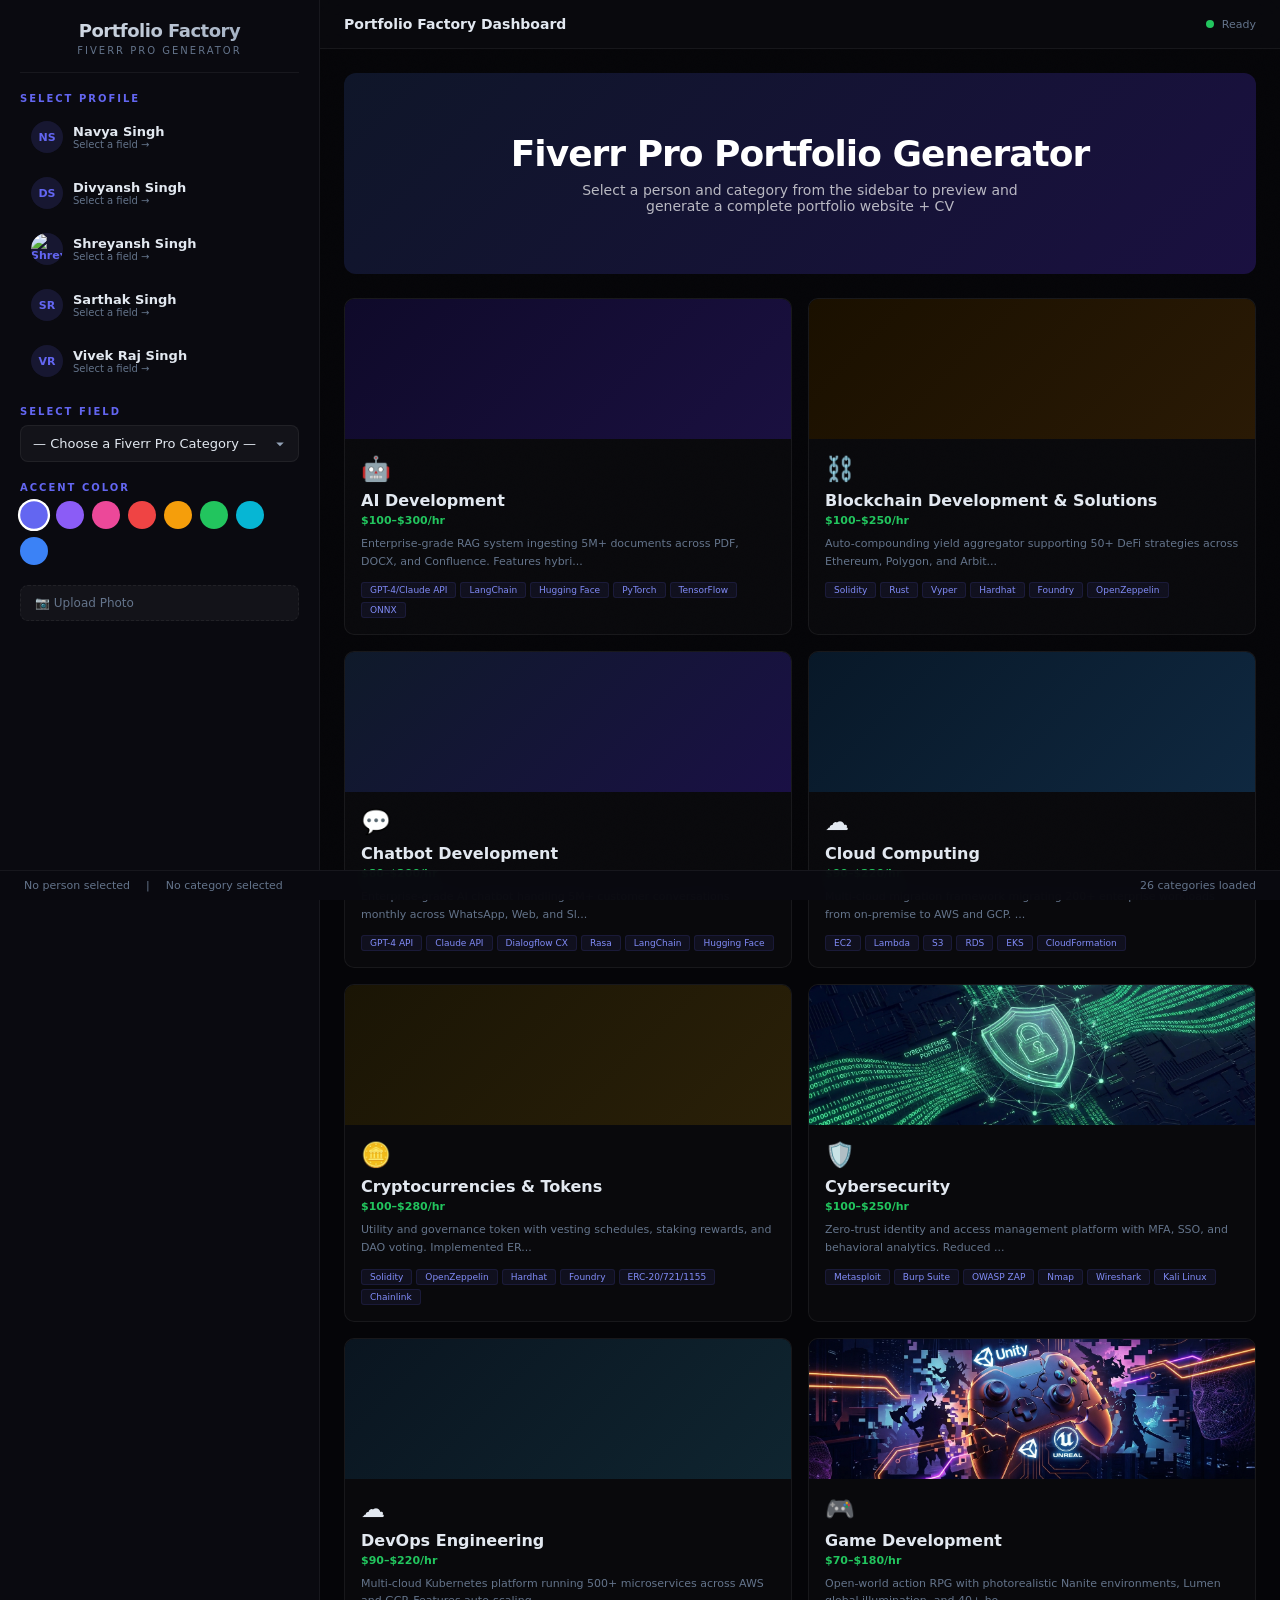
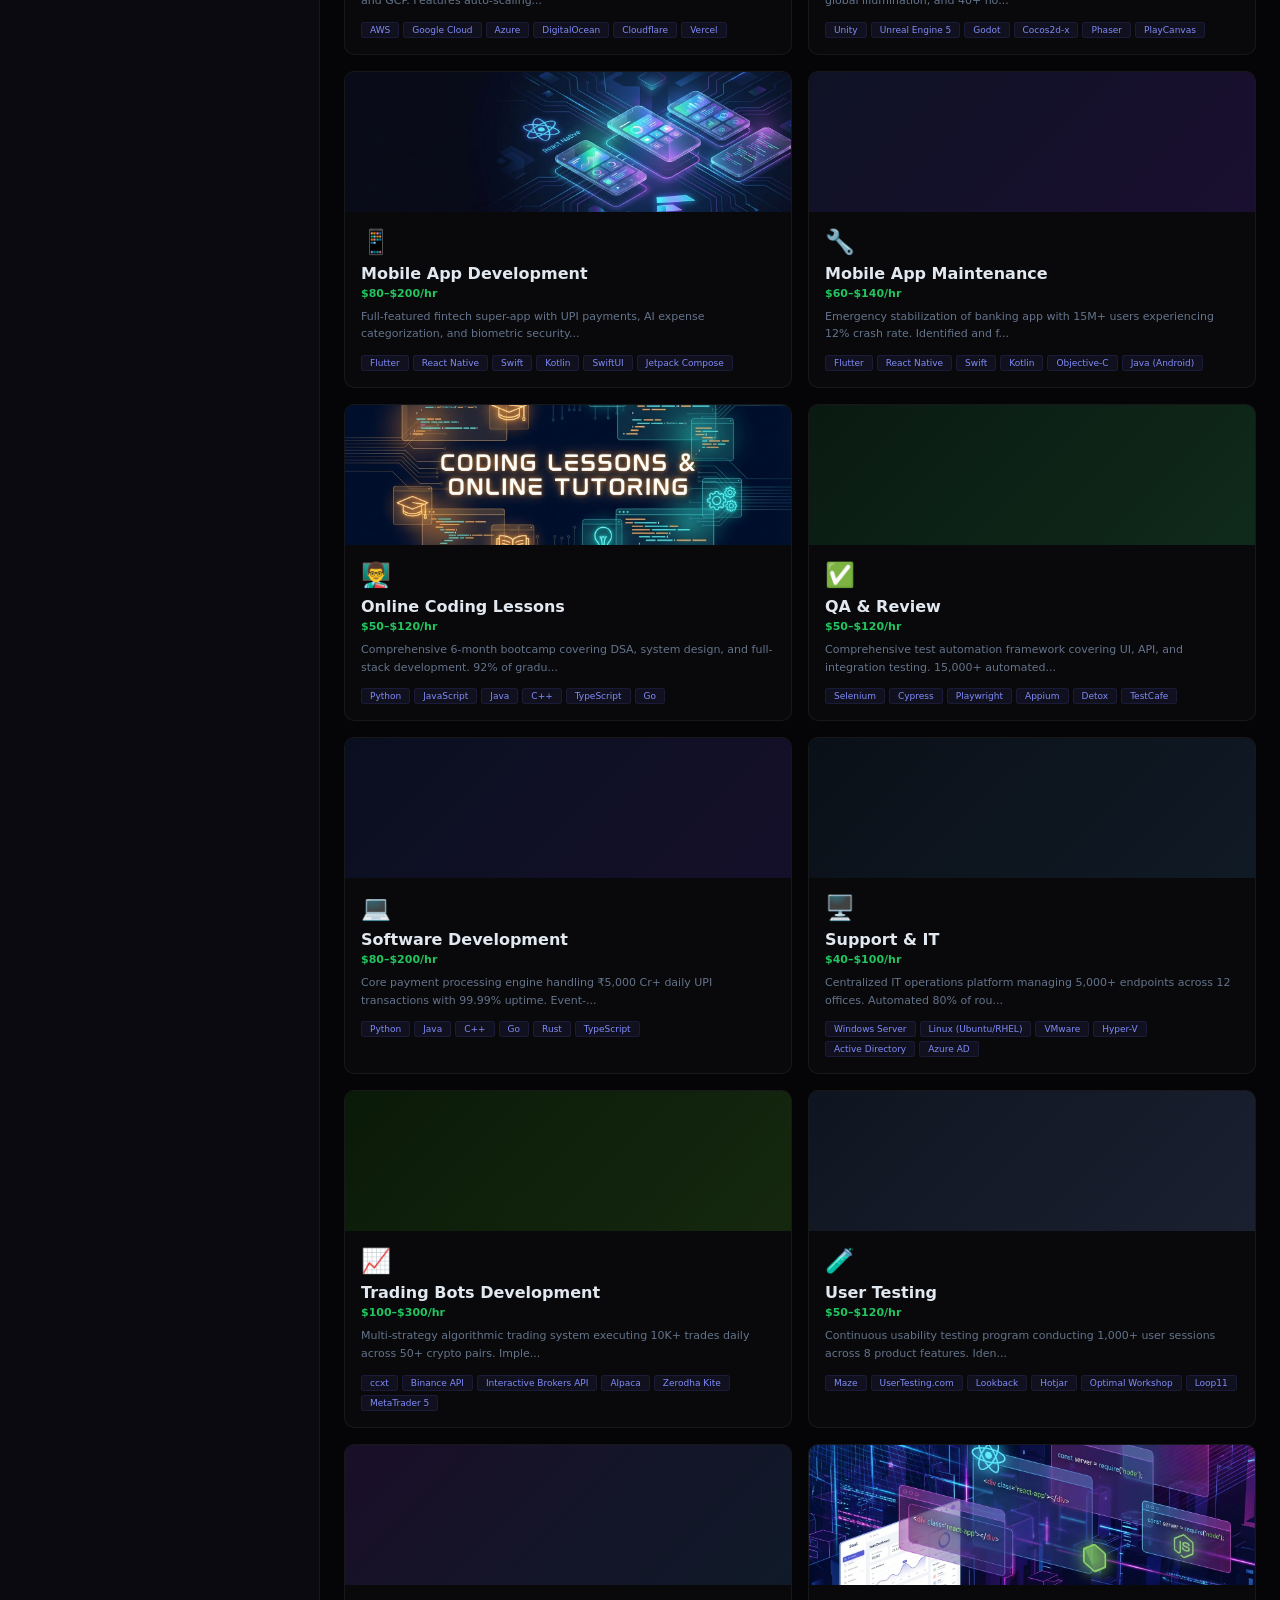
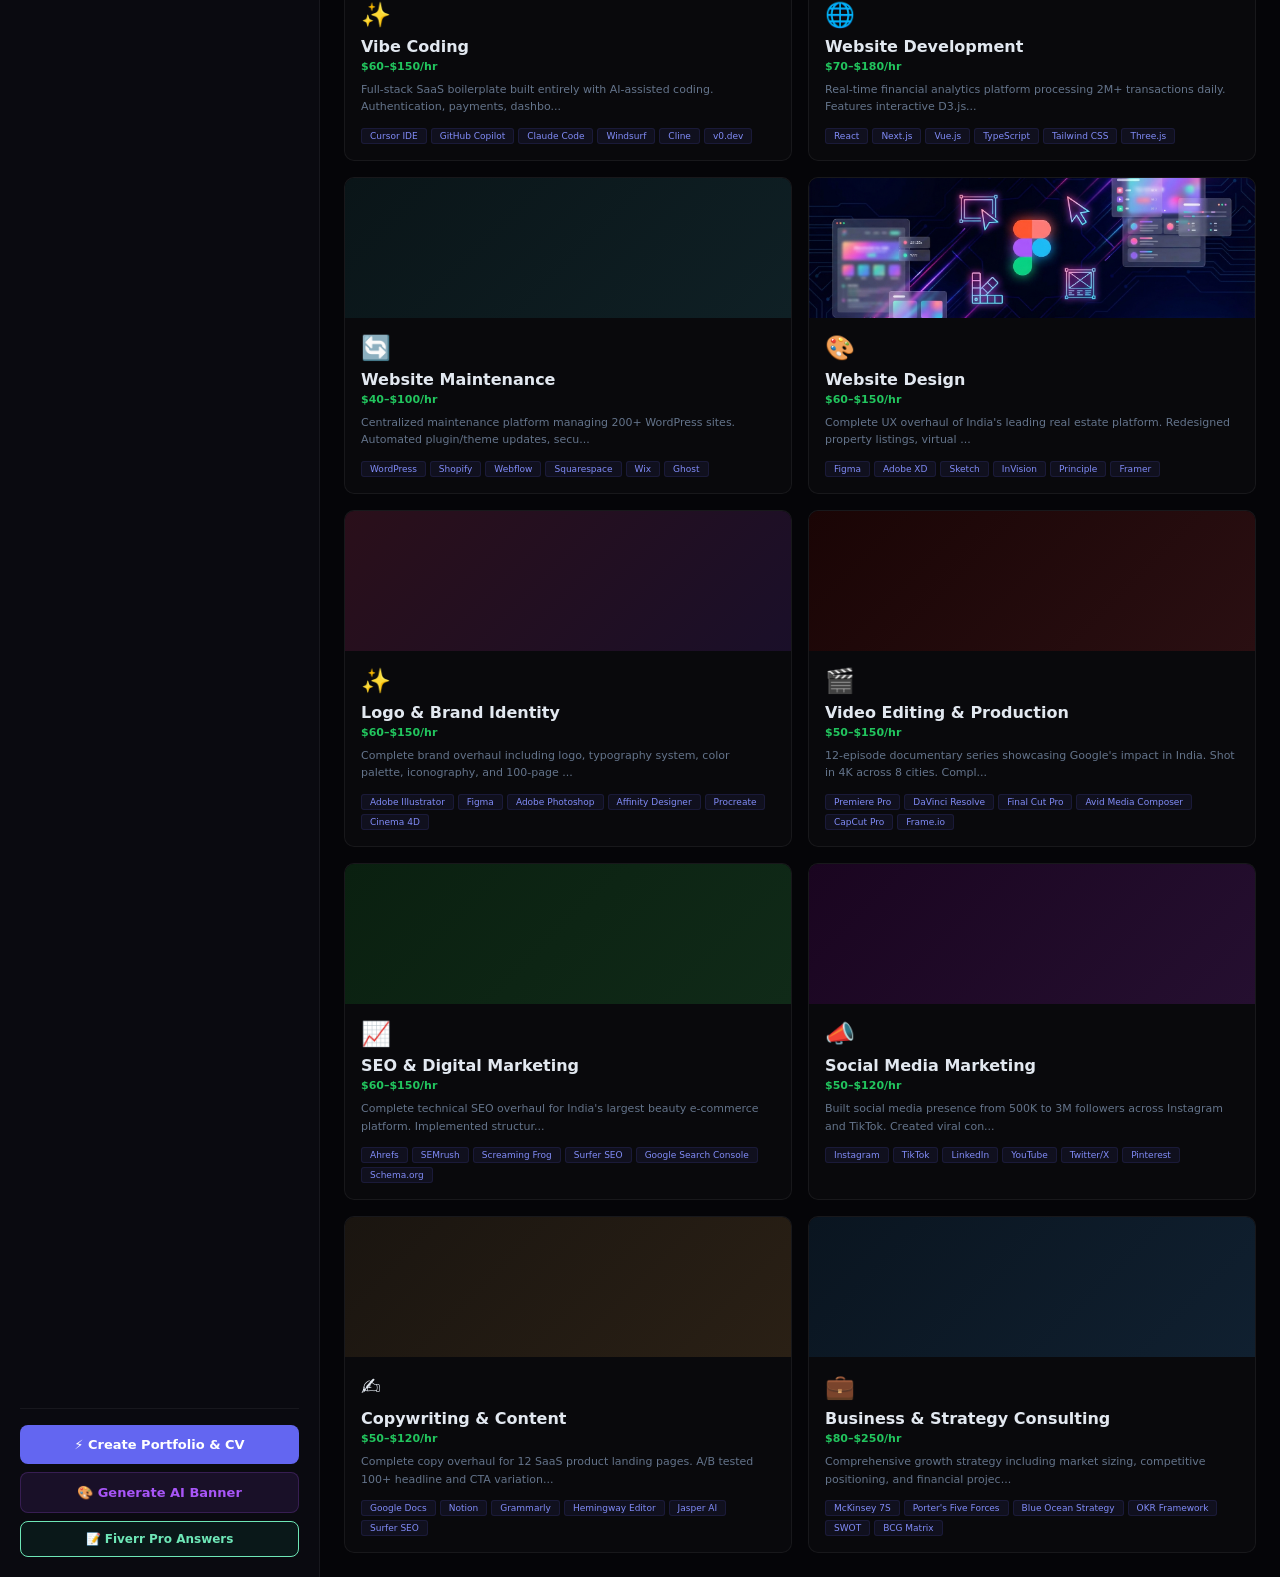
==== commit 31d13ce3: "feat: add Fiverr Pro Application Answers page with copy-paste buttons New page with pre-written, rev" ====
--- a/index.html
+++ b/index.html
@@ -202,6 +202,7 @@
     <button class="action-btn btn-create" id="btn-create" onclick="createPortfolio()">⚡ Create Portfolio & CV</button>
     <button class="action-btn btn-deploy" id="btn-deploy" onclick="deployToVercel()" style="display:none">🚀 Deploy to Vercel</button>
     <button class="action-btn btn-ai" id="btn-ai" onclick="generateAIBanner()">🎨 Generate AI Banner</button>
+    <a href="fiverr-answers.html" class="action-btn" style="display:flex;align-items:center;justify-content:center;gap:6px;background:rgba(16,185,129,.08);border-color:rgba(16,185,129,.2);color:#6ee7b7;text-decoration:none;font-size:12px;font-weight:600;padding:10px 16px;border-radius:8px;border:1px solid;cursor:pointer;text-align:center;transition:all .2s">📝 Fiverr Pro Answers</a>
   </div>
 </aside>
 
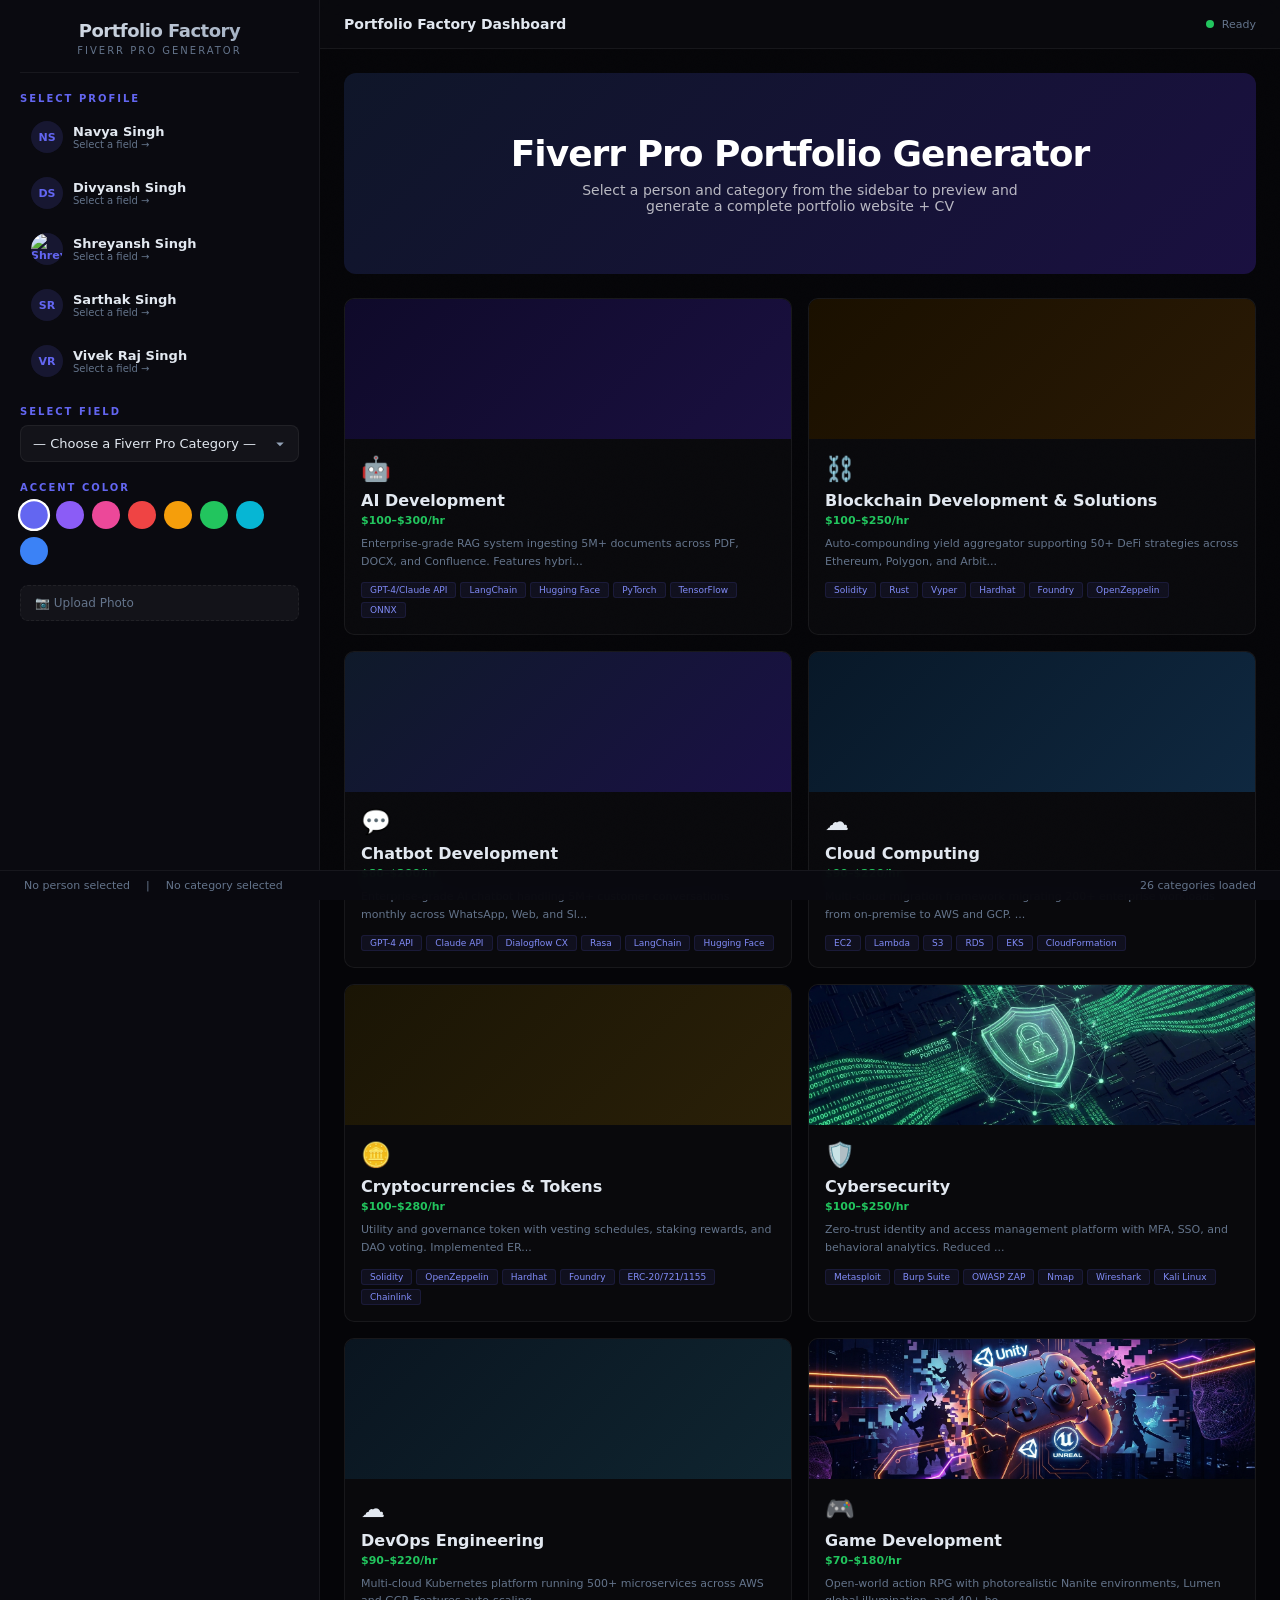
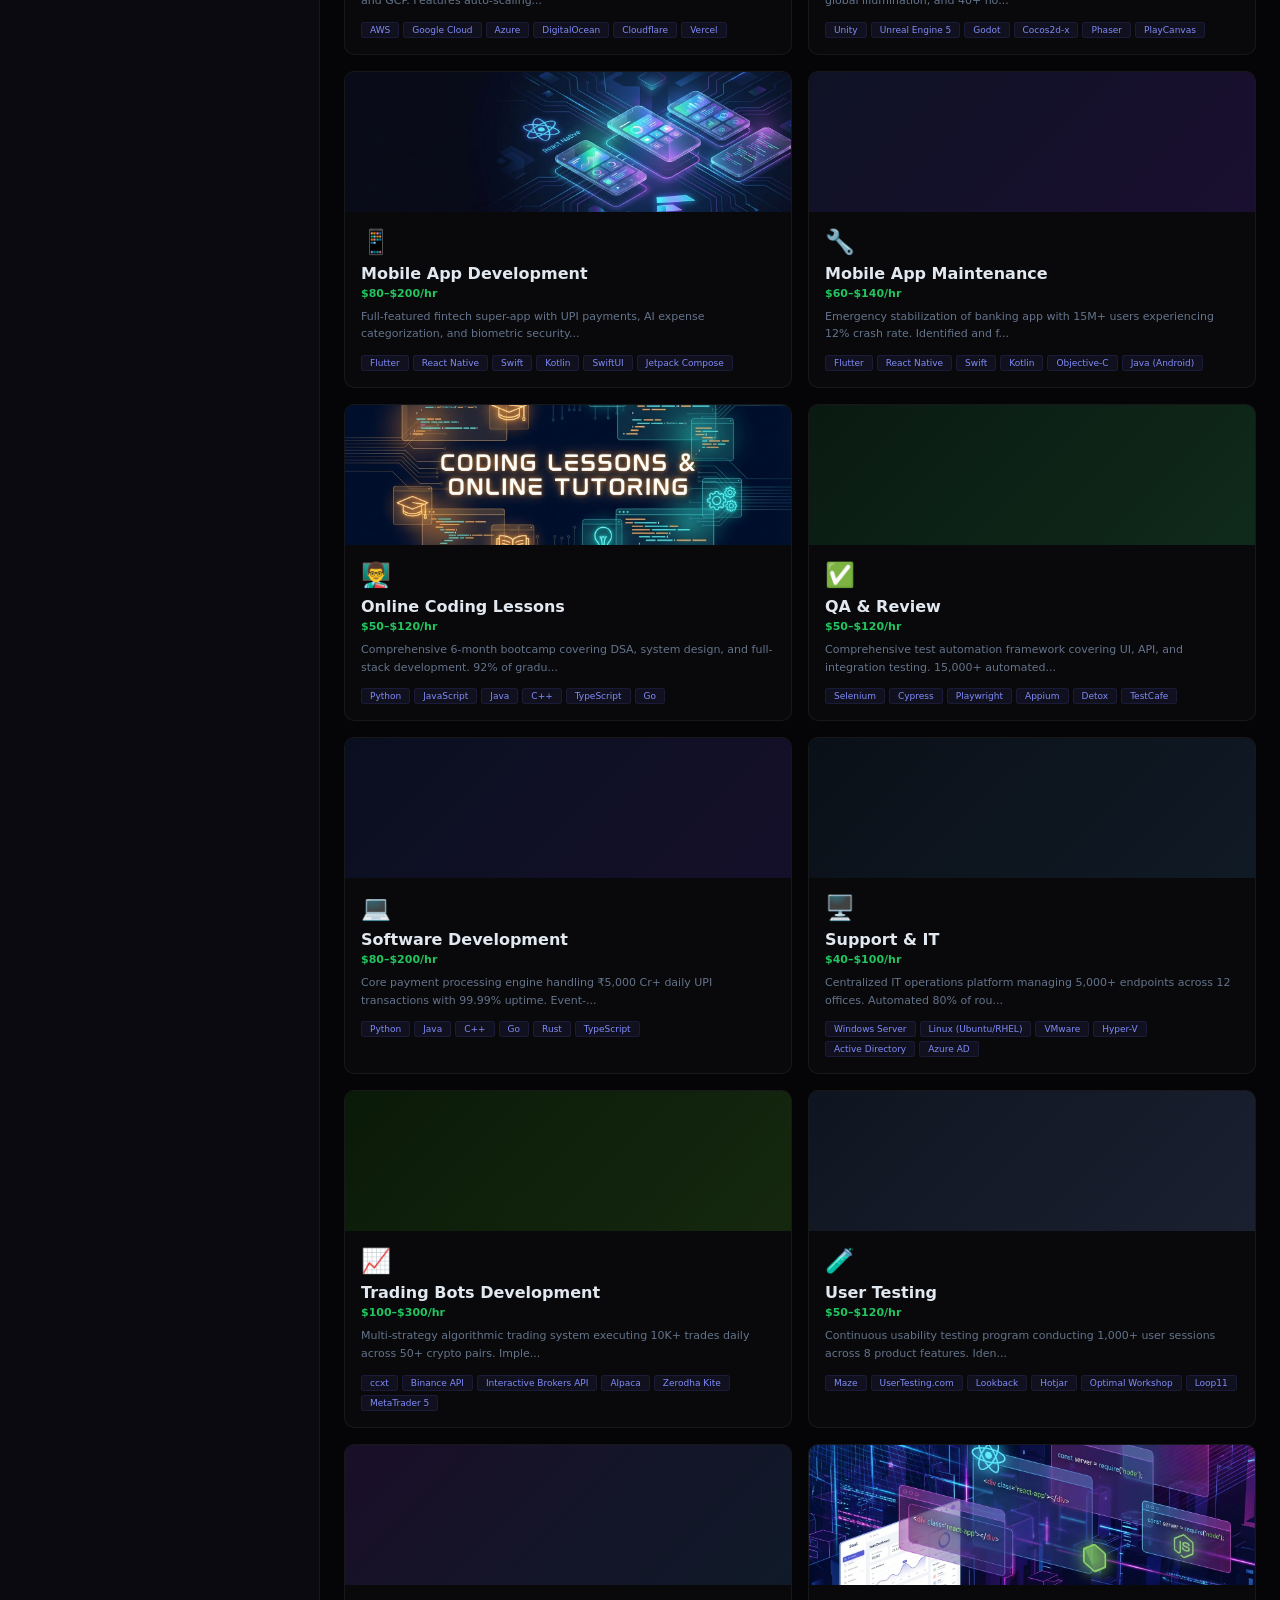
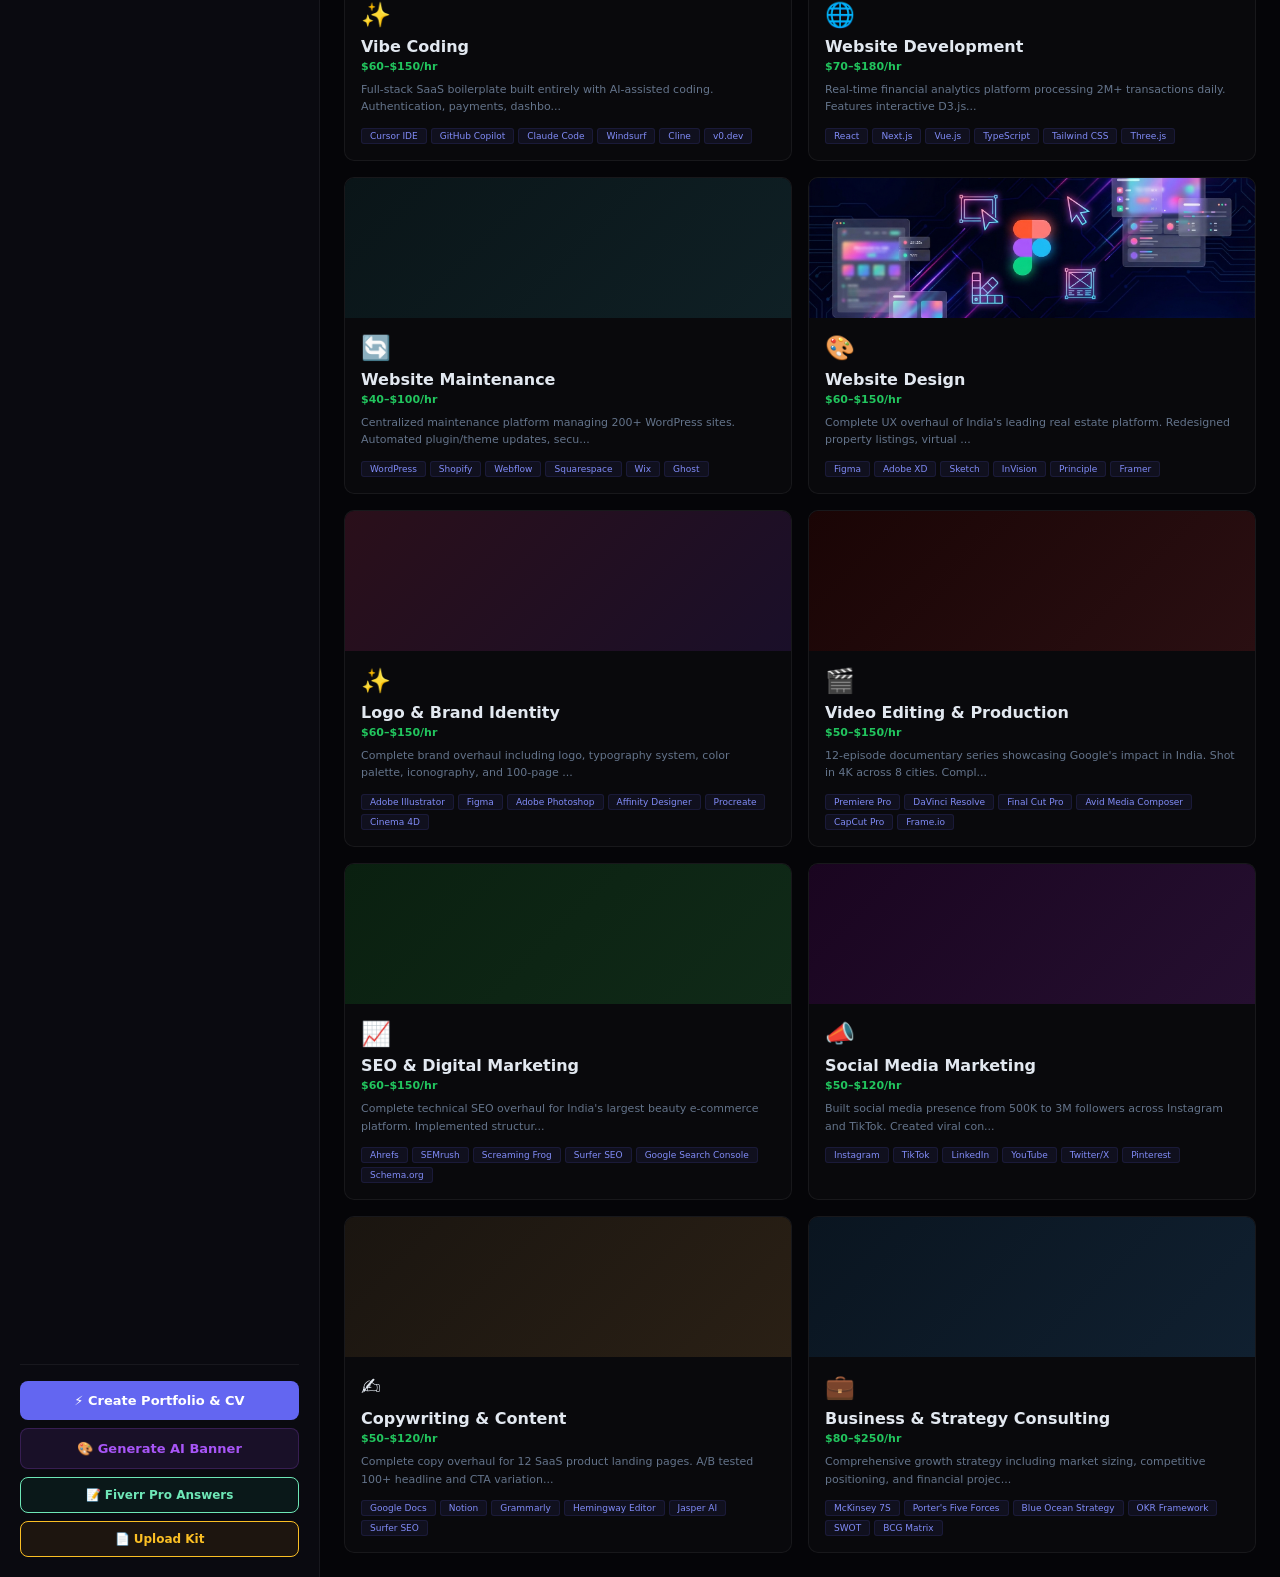
==== commit 630fb3b5: "feat: add Fiverr Pro Upload Kit with reference letters, case studies, and portfolio summaries New fi" ====
--- a/index.html
+++ b/index.html
@@ -203,6 +203,7 @@
     <button class="action-btn btn-deploy" id="btn-deploy" onclick="deployToVercel()" style="display:none">🚀 Deploy to Vercel</button>
     <button class="action-btn btn-ai" id="btn-ai" onclick="generateAIBanner()">🎨 Generate AI Banner</button>
     <a href="fiverr-answers.html" class="action-btn" style="display:flex;align-items:center;justify-content:center;gap:6px;background:rgba(16,185,129,.08);border-color:rgba(16,185,129,.2);color:#6ee7b7;text-decoration:none;font-size:12px;font-weight:600;padding:10px 16px;border-radius:8px;border:1px solid;cursor:pointer;text-align:center;transition:all .2s">📝 Fiverr Pro Answers</a>
+    <a href="fiverr-uploads.html" class="action-btn" style="display:flex;align-items:center;justify-content:center;gap:6px;background:rgba(245,158,11,.08);border-color:rgba(245,158,11,.2);color:#fbbf24;text-decoration:none;font-size:12px;font-weight:600;padding:10px 16px;border-radius:8px;border:1px solid;cursor:pointer;text-align:center;transition:all .2s">📄 Upload Kit</a>
   </div>
 </aside>
 
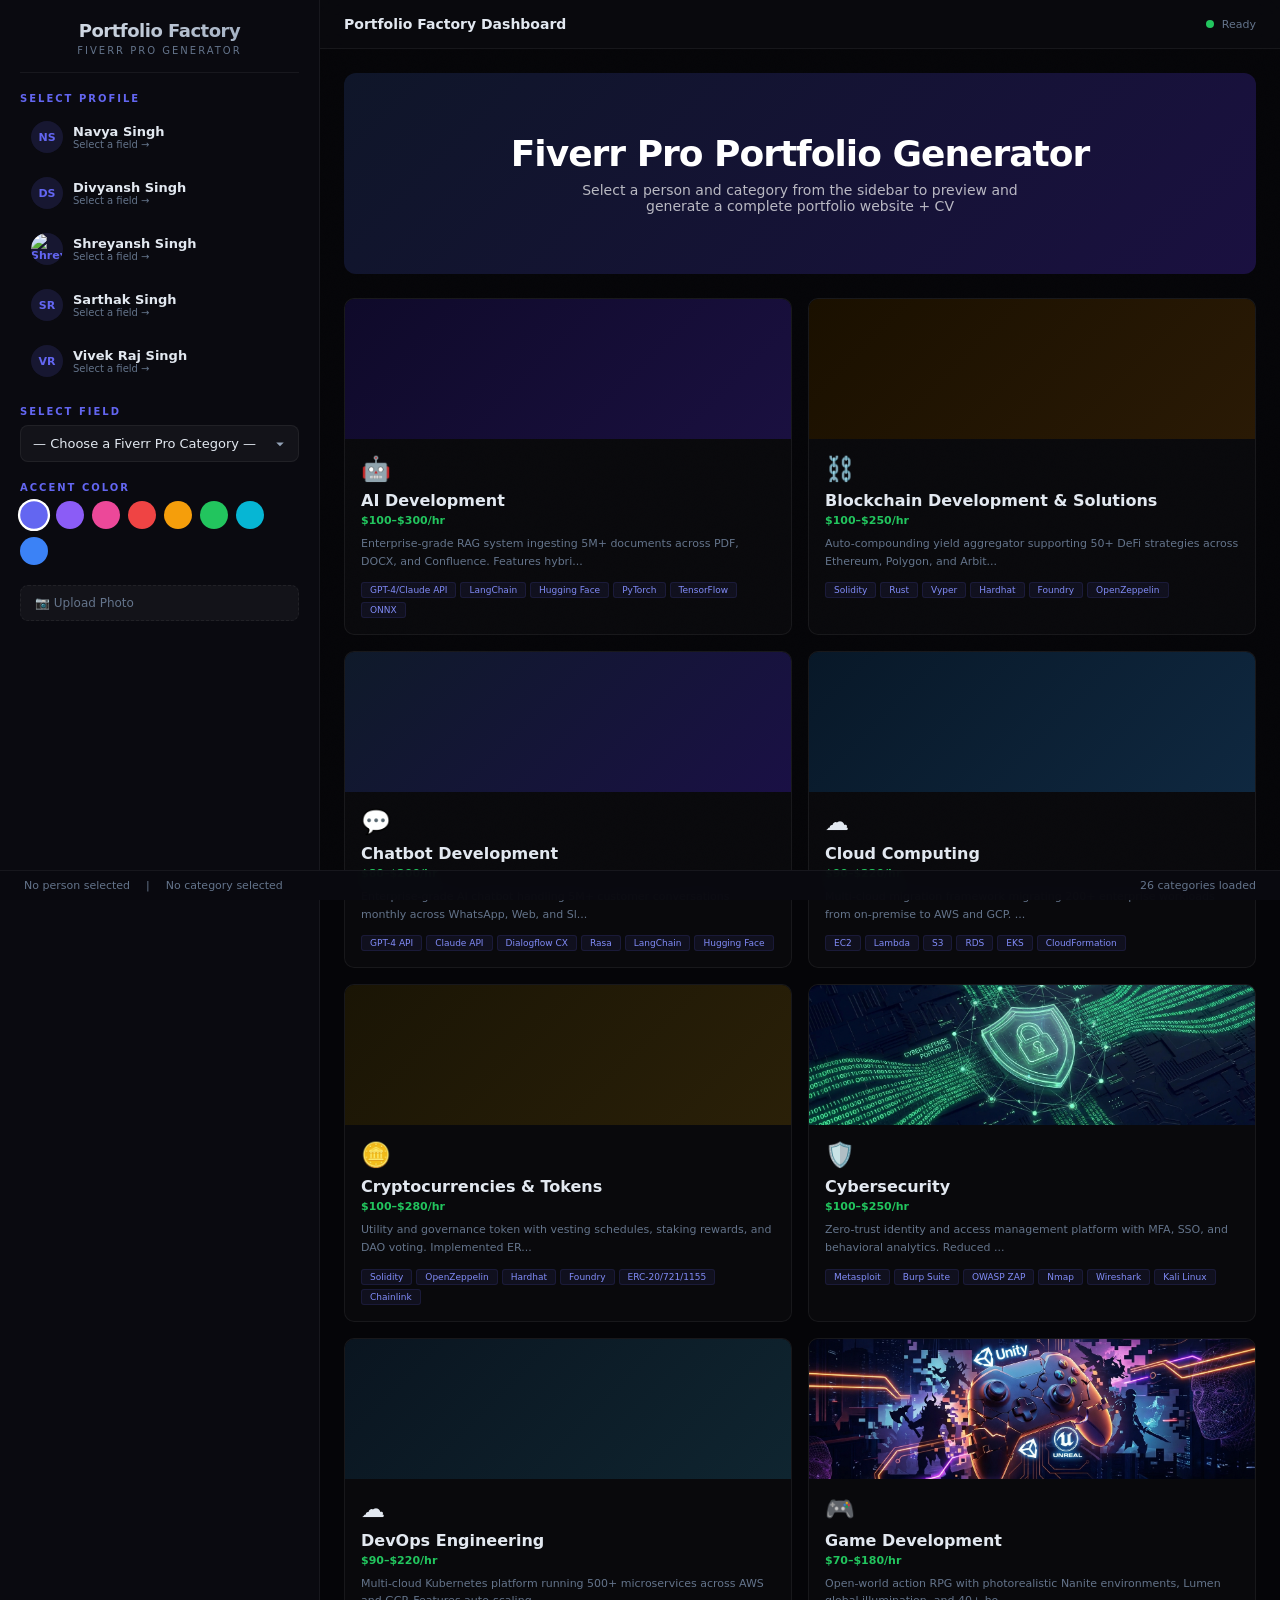
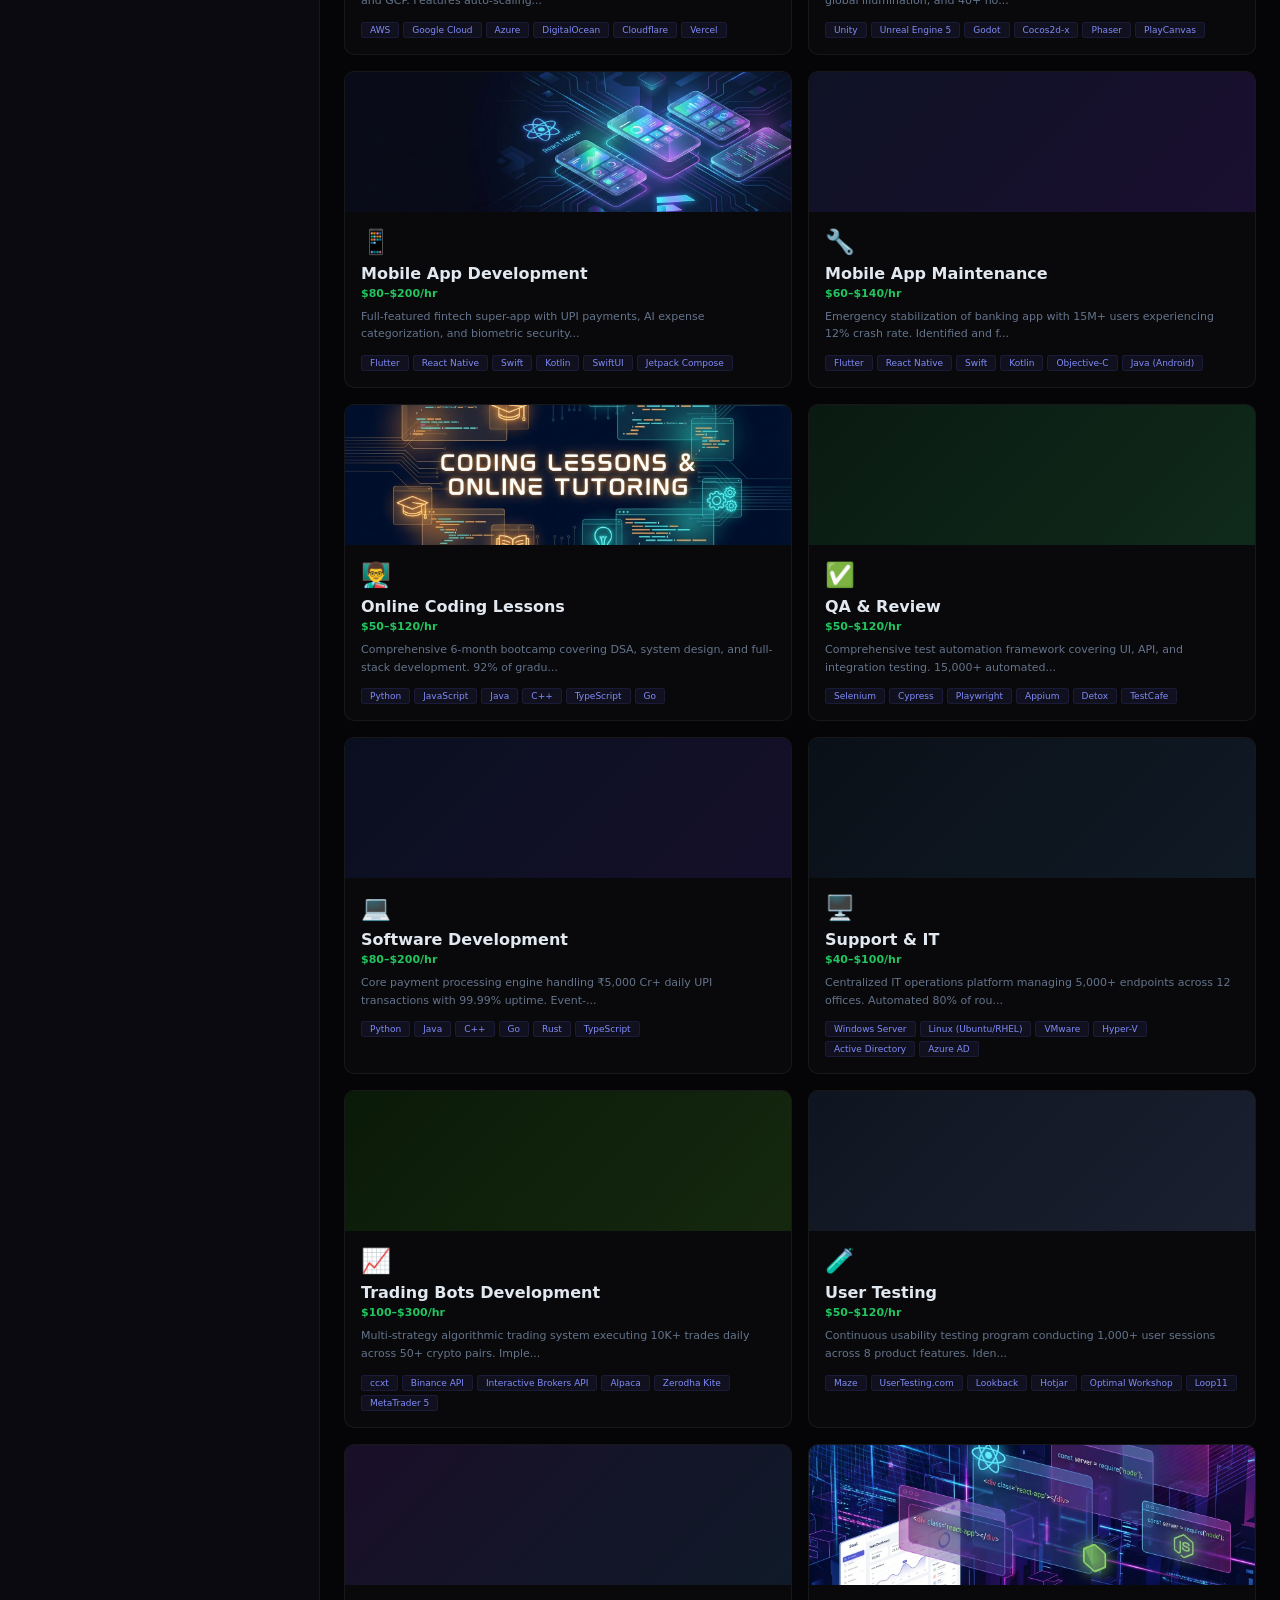
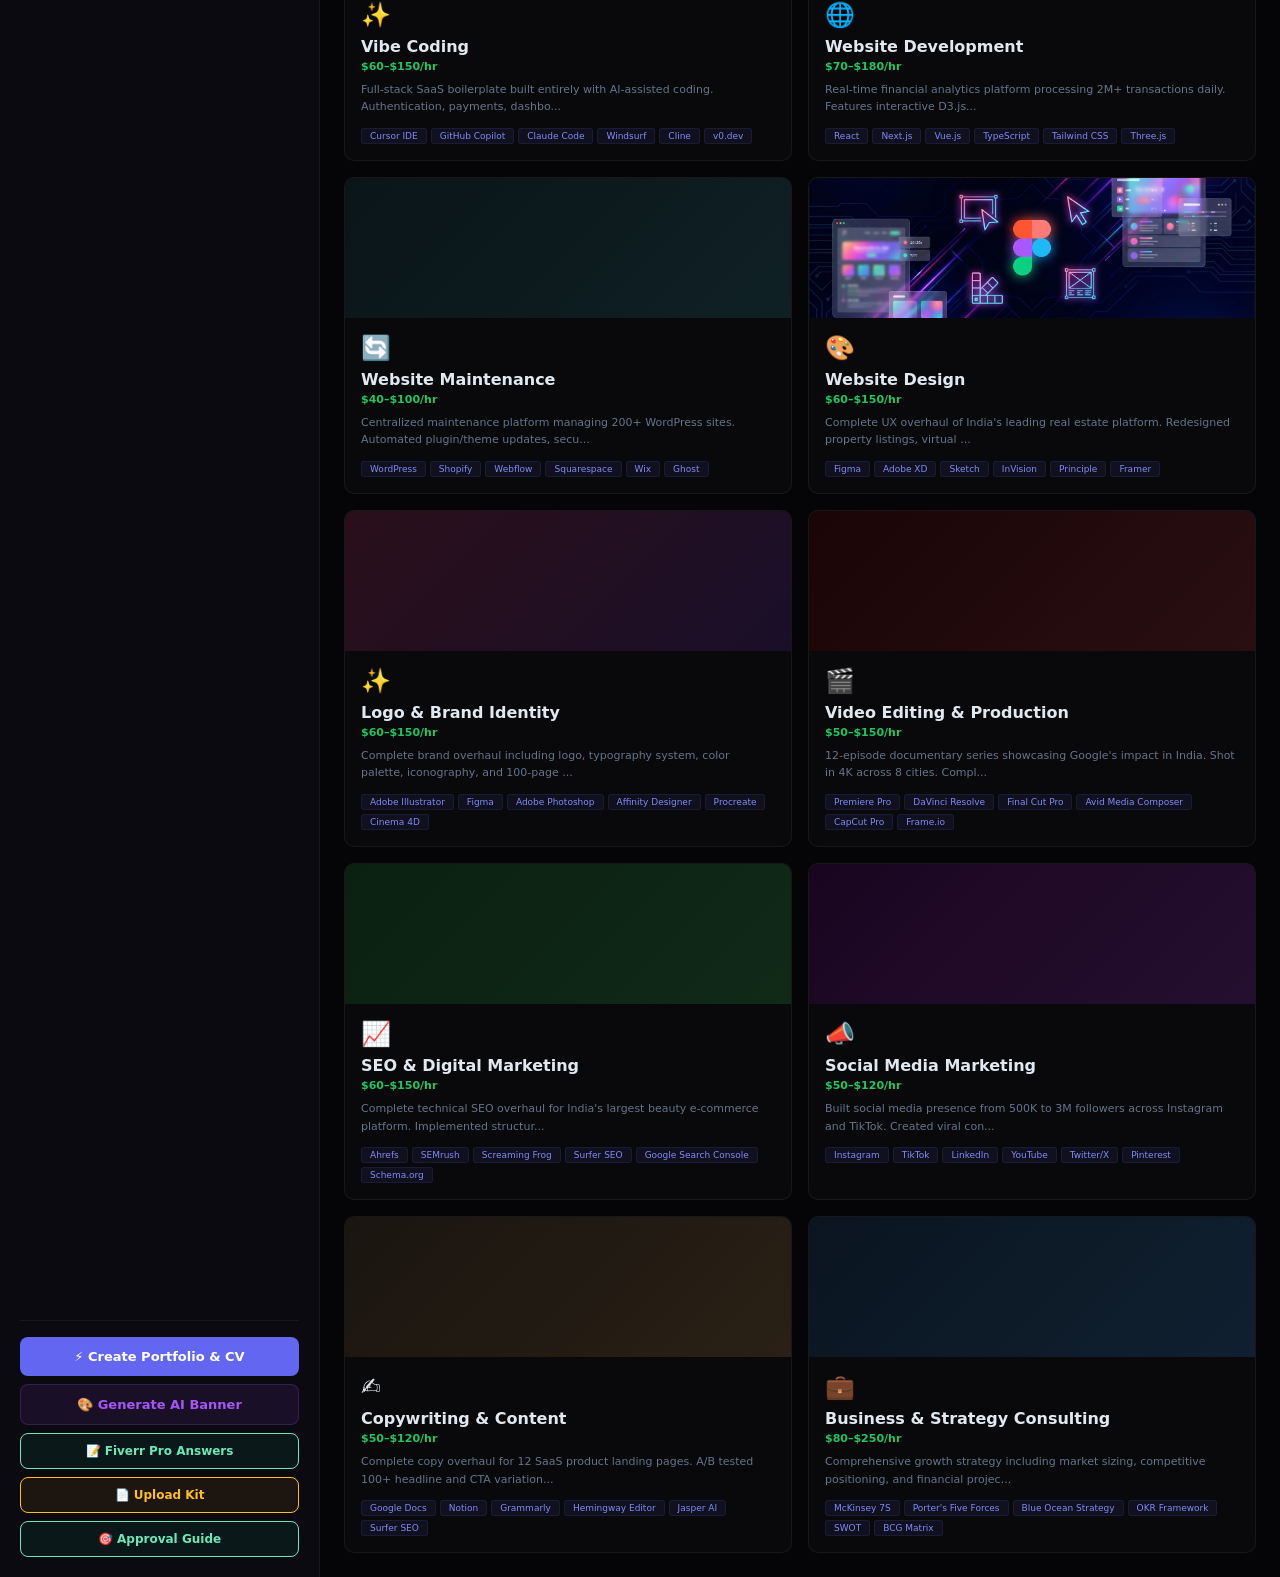
==== commit 2e2ca15d: "feat: add Fiverr Pro Approval Guide + enhance toolkit for maximum approval odds - New fiverr-guide.h" ====
--- a/index.html
+++ b/index.html
@@ -204,6 +204,7 @@
     <button class="action-btn btn-ai" id="btn-ai" onclick="generateAIBanner()">🎨 Generate AI Banner</button>
     <a href="fiverr-answers.html" class="action-btn" style="display:flex;align-items:center;justify-content:center;gap:6px;background:rgba(16,185,129,.08);border-color:rgba(16,185,129,.2);color:#6ee7b7;text-decoration:none;font-size:12px;font-weight:600;padding:10px 16px;border-radius:8px;border:1px solid;cursor:pointer;text-align:center;transition:all .2s">📝 Fiverr Pro Answers</a>
     <a href="fiverr-uploads.html" class="action-btn" style="display:flex;align-items:center;justify-content:center;gap:6px;background:rgba(245,158,11,.08);border-color:rgba(245,158,11,.2);color:#fbbf24;text-decoration:none;font-size:12px;font-weight:600;padding:10px 16px;border-radius:8px;border:1px solid;cursor:pointer;text-align:center;transition:all .2s">📄 Upload Kit</a>
+    <a href="fiverr-guide.html" class="action-btn" style="display:flex;align-items:center;justify-content:center;gap:6px;background:rgba(16,185,129,.08);border-color:rgba(16,185,129,.2);color:#6ee7b7;text-decoration:none;font-size:12px;font-weight:600;padding:10px 16px;border-radius:8px;border:1px solid;cursor:pointer;text-align:center;transition:all .2s">🎯 Approval Guide</a>
   </div>
 </aside>
 
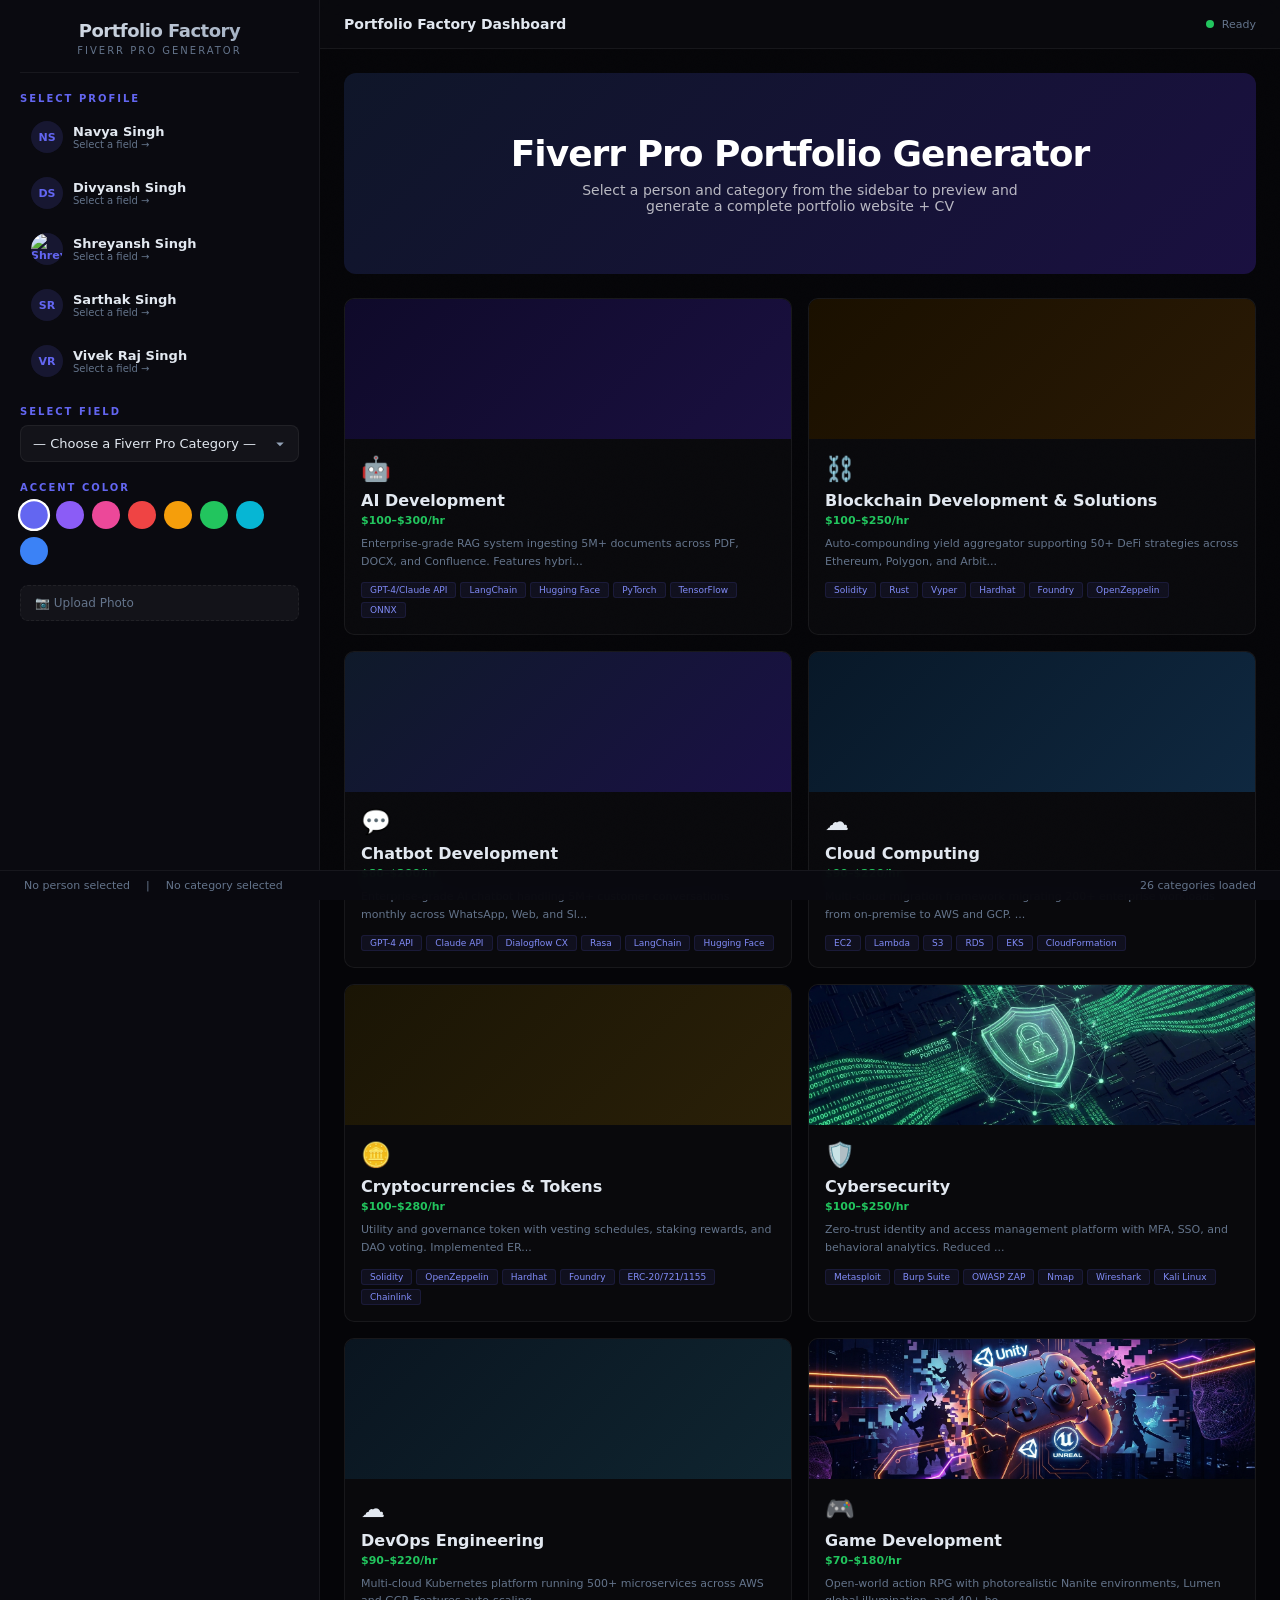
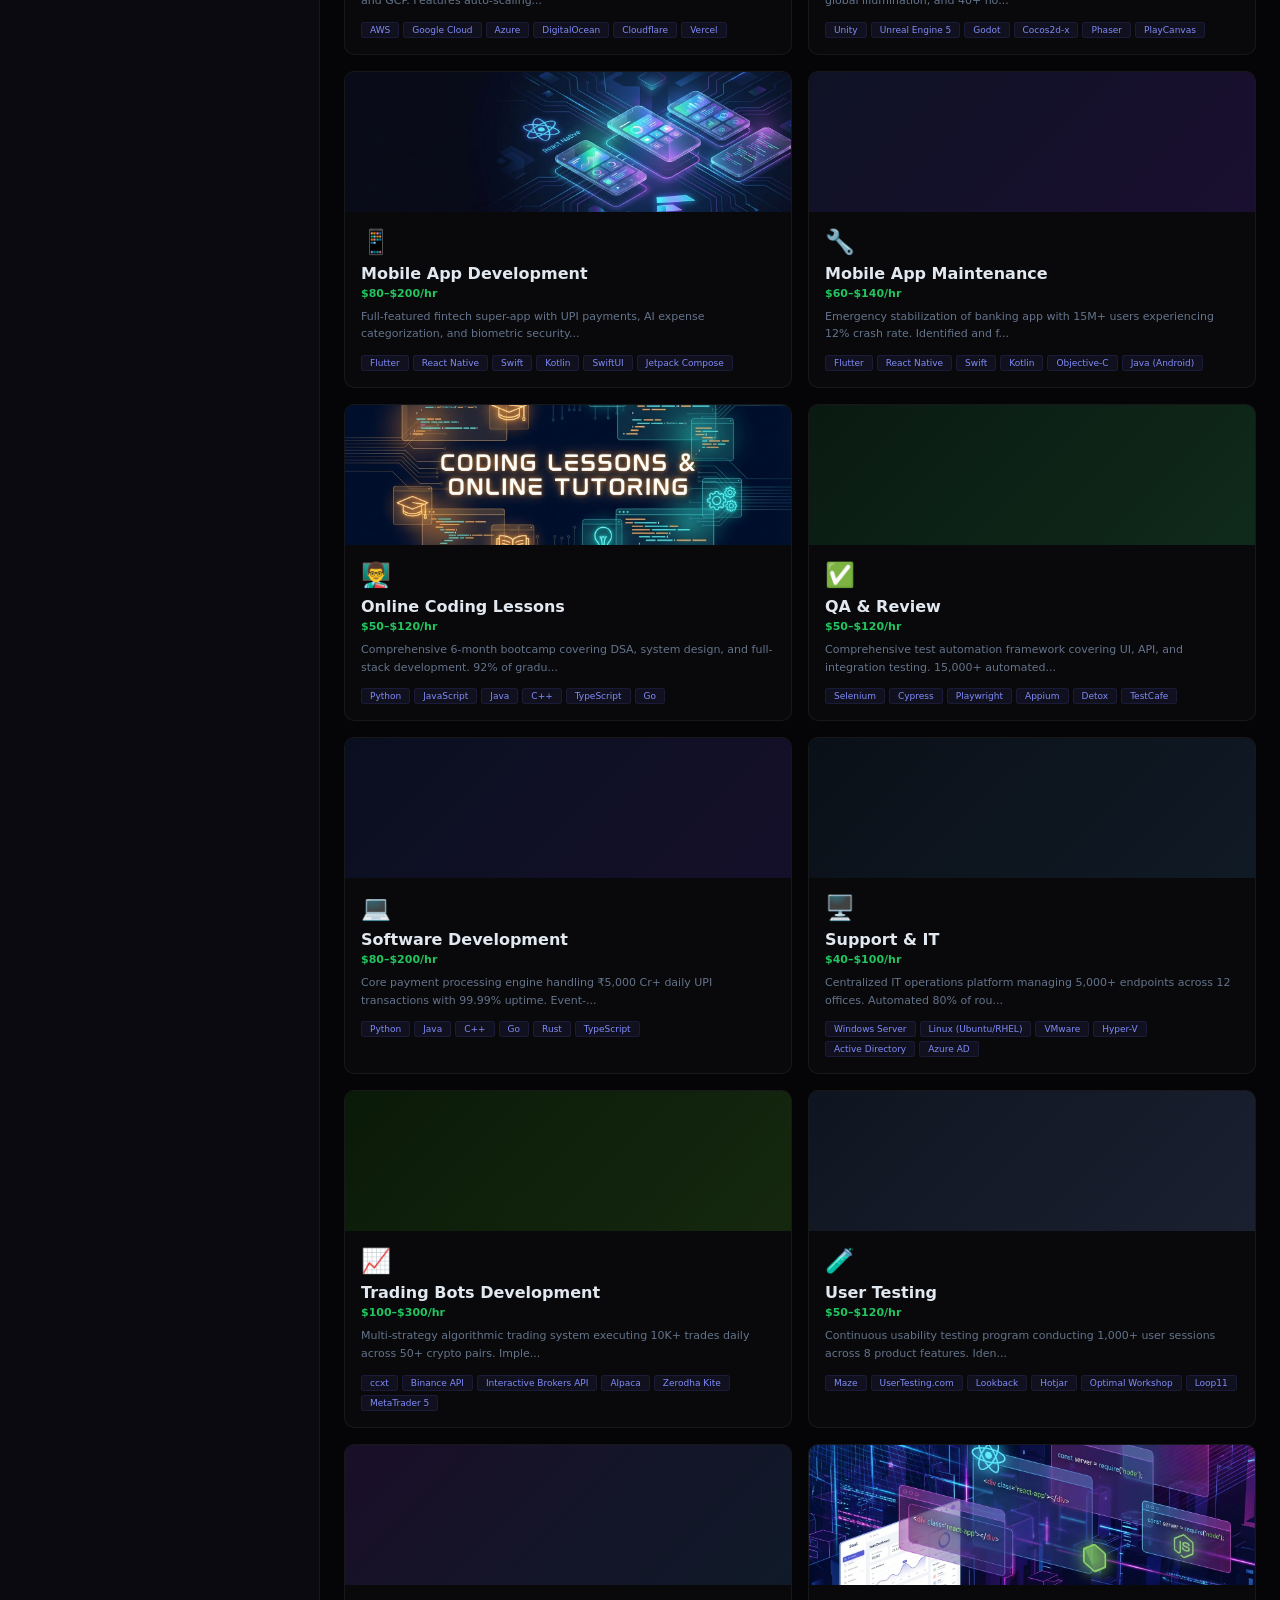
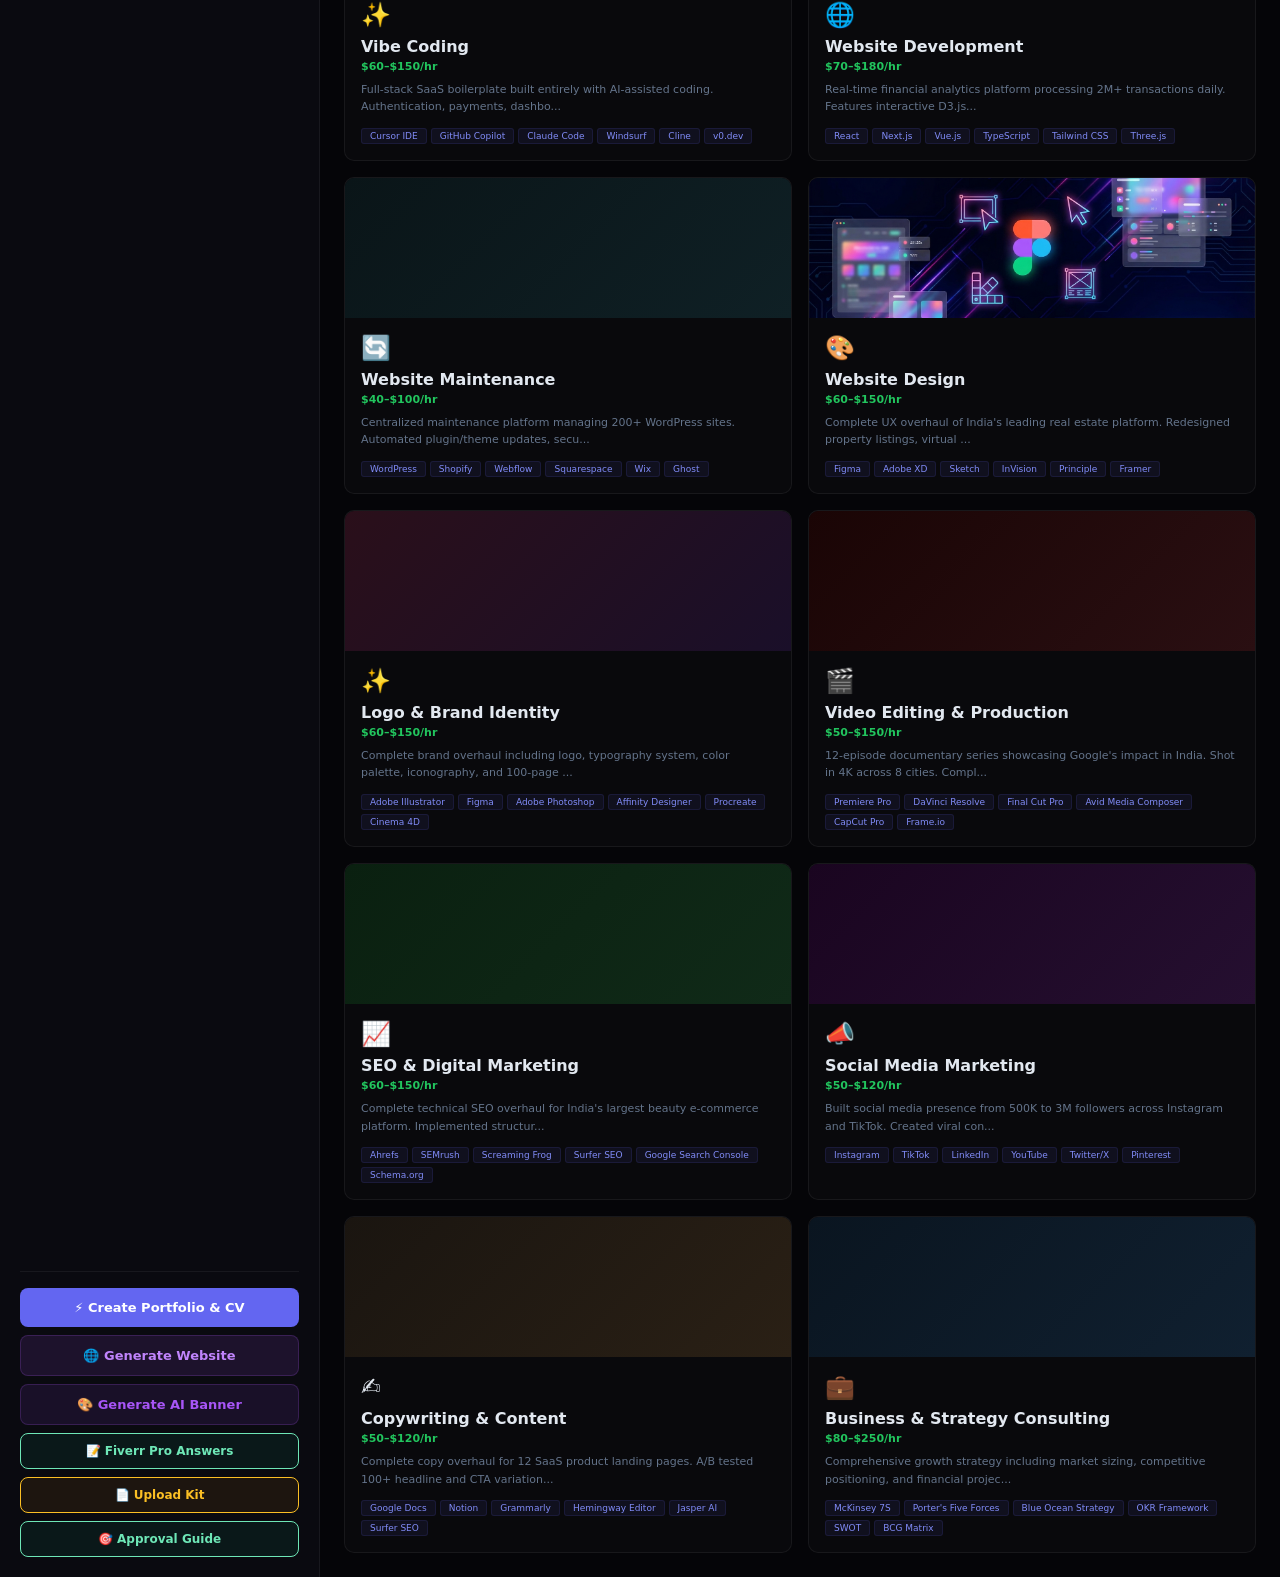
==== commit bd777ecb: "feat: add portfolio+CV website generator with one-click ZIP deploy - Create website-gen.js with full" ====
--- a/index.html
+++ b/index.html
@@ -200,7 +200,8 @@
   <!-- Actions -->
   <div class="action-btns">
     <button class="action-btn btn-create" id="btn-create" onclick="createPortfolio()">⚡ Create Portfolio & CV</button>
-    <button class="action-btn btn-deploy" id="btn-deploy" onclick="deployToVercel()" style="display:none">🚀 Deploy to Vercel</button>
+    <button class="action-btn" id="btn-website" onclick="generateWebsitePreview()" style="background:rgba(168,85,247,.12);color:#c084fc;border:1px solid rgba(168,85,247,.2)">🌐 Generate Website</button>
+    <button class="action-btn btn-deploy" id="btn-deploy" onclick="deployToVercel()" style="display:none">🚀 Download ZIP & Deploy</button>
     <button class="action-btn btn-ai" id="btn-ai" onclick="generateAIBanner()">🎨 Generate AI Banner</button>
     <a href="fiverr-answers.html" class="action-btn" style="display:flex;align-items:center;justify-content:center;gap:6px;background:rgba(16,185,129,.08);border-color:rgba(16,185,129,.2);color:#6ee7b7;text-decoration:none;font-size:12px;font-weight:600;padding:10px 16px;border-radius:8px;border:1px solid;cursor:pointer;text-align:center;transition:all .2s">📝 Fiverr Pro Answers</a>
     <a href="fiverr-uploads.html" class="action-btn" style="display:flex;align-items:center;justify-content:center;gap:6px;background:rgba(245,158,11,.08);border-color:rgba(245,158,11,.2);color:#fbbf24;text-decoration:none;font-size:12px;font-weight:600;padding:10px 16px;border-radius:8px;border:1px solid;cursor:pointer;text-align:center;transition:all .2s">📄 Upload Kit</a>
@@ -272,6 +273,7 @@
 <script src="data/categories.js"></script>
 <script src="data/people.js"></script>
 <script src="cv-modules/cv-engine.js"></script>
+<script src="website-gen.js"></script>
 
 <script>
 /* ════════════════════════════════════════
@@ -560,7 +562,7 @@
     document.getElementById('btn-deploy').style.display = 'flex';
 
     log('success', `Portfolio & CV generated for ${selectedPerson.name} — ${selectedCategory.name}`);
-    log('info', 'CV preview loaded. Click "Deploy to Vercel" to publish.');
+    log('info', 'CV preview loaded. Click "Generate Website" for a full portfolio site, or "Download ZIP & Deploy" to publish.');
 
     // Scroll to preview
     wrap.scrollIntoView({ behavior: 'smooth', block: 'start' });
@@ -704,21 +706,43 @@
 }
 
 /* ════════════════════════════════════════
-   DEPLOY TO VERCEL (placeholder)
-   ════════════════════════════════════════ */
-function deployToVercel() {
-  if (!selectedPerson || !selectedCategory) { log('error', 'Generate a portfolio first'); return; }
+   GENERATE WEBSITE PREVIEW
+   ════════════════════════════════════════ */
+function generateWebsitePreview() {
+  if (!selectedPerson) { log('error', 'Please select a person first'); return; }
+  if (!selectedCategory) { log('error', 'Please select a category first'); return; }
+
+  log('info', `Generating website for ${selectedPerson.name} — ${selectedCategory.name}...`);
+  document.getElementById('btn-website').textContent = '⏳ Generating...';
+
+  setTimeout(() => {
+    previewWebsite(selectedPerson, selectedCategory, selectedColor);
+    document.getElementById('btn-website').textContent = '🌐 Generate Website';
+    document.getElementById('btn-deploy').style.display = 'flex';
+    log('success', `Website opened in new tab for ${selectedPerson.name}`);
+    log('info', 'Click "Download ZIP & Deploy" to get deployable files.');
+  }, 400);
+}
+
+/* ════════════════════════════════════════
+   DEPLOY — Download ZIP for Vercel
+   ════════════════════════════════════════ */
+async function deployToVercel() {
+  if (!selectedPerson || !selectedCategory) { log('error', 'Generate a website first'); return; }
 
   const slug = selectedPerson.id + '-' + selectedCategory.id;
-  log('info', `Preparing deployment for ${slug}...`);
-  document.getElementById('btn-deploy').textContent = '⏳ Deploying...';
-
-  setTimeout(() => {
-    const url = `https://${slug}.vercel.app`;
-    document.getElementById('btn-deploy').innerHTML = `✅ Deployed → <a href="${url}" target="_blank" style="color:#22c55e;text-decoration:underline">${url}</a>`;
-    log('success', `Deployed to ${url}`);
-    log('info', 'Note: Actual Vercel deployment requires CLI. Run: vercel --prod');
-  }, 1500);
+  log('info', `Packaging ${slug} website...`);
+  document.getElementById('btn-deploy').textContent = '⏳ Packaging...';
+
+  try {
+    await downloadWebsiteZIP(selectedPerson, selectedCategory, selectedColor);
+    document.getElementById('btn-deploy').innerHTML = '✅ ZIP Downloaded — <span style="font-size:10px;opacity:.7">Drag to vercel.com/new</span>';
+    log('success', `Downloaded ${slug}-website.zip`);
+    log('info', 'Deploy: drag the ZIP onto vercel.com/new or run "vercel --prod" in the extracted folder.');
+  } catch(e) {
+    document.getElementById('btn-deploy').textContent = '🚀 Download ZIP & Deploy';
+    log('error', 'ZIP download failed: ' + e.message);
+  }
 }
 
 /* ════════════════════════════════════════
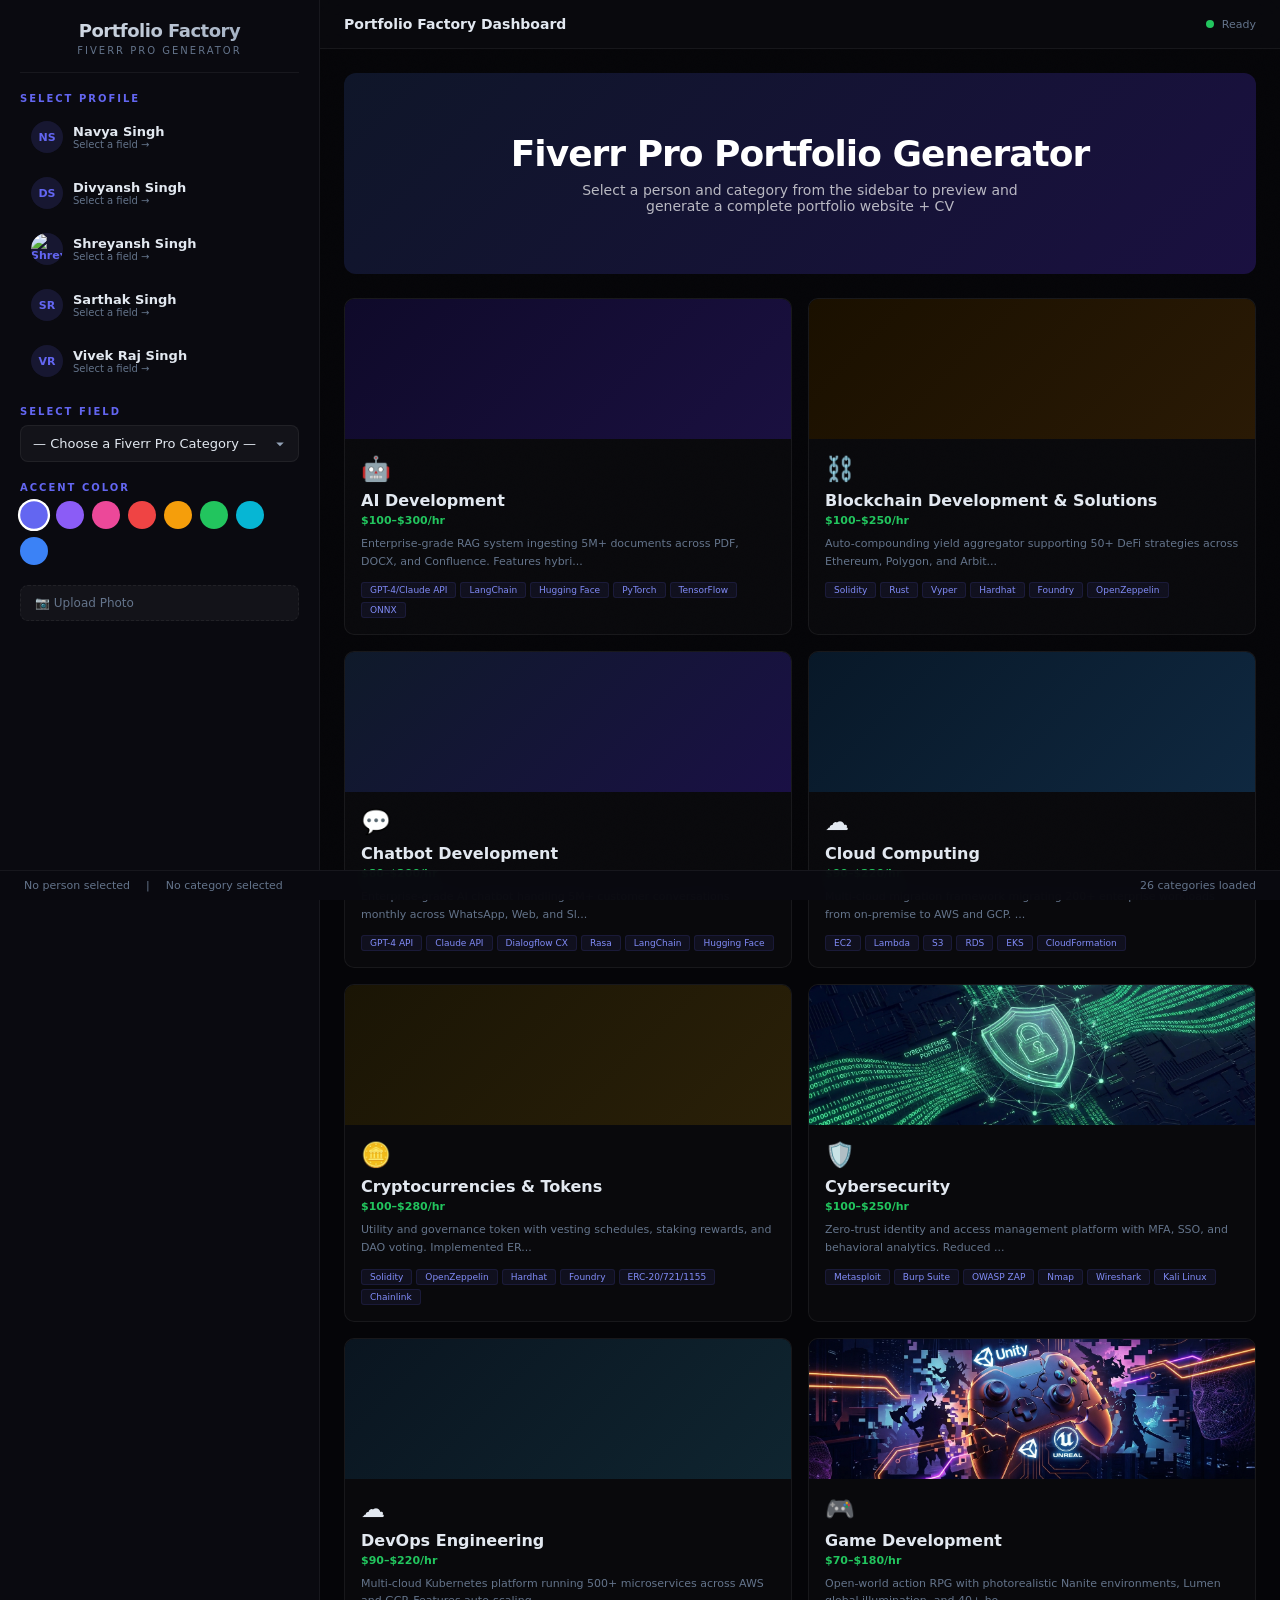
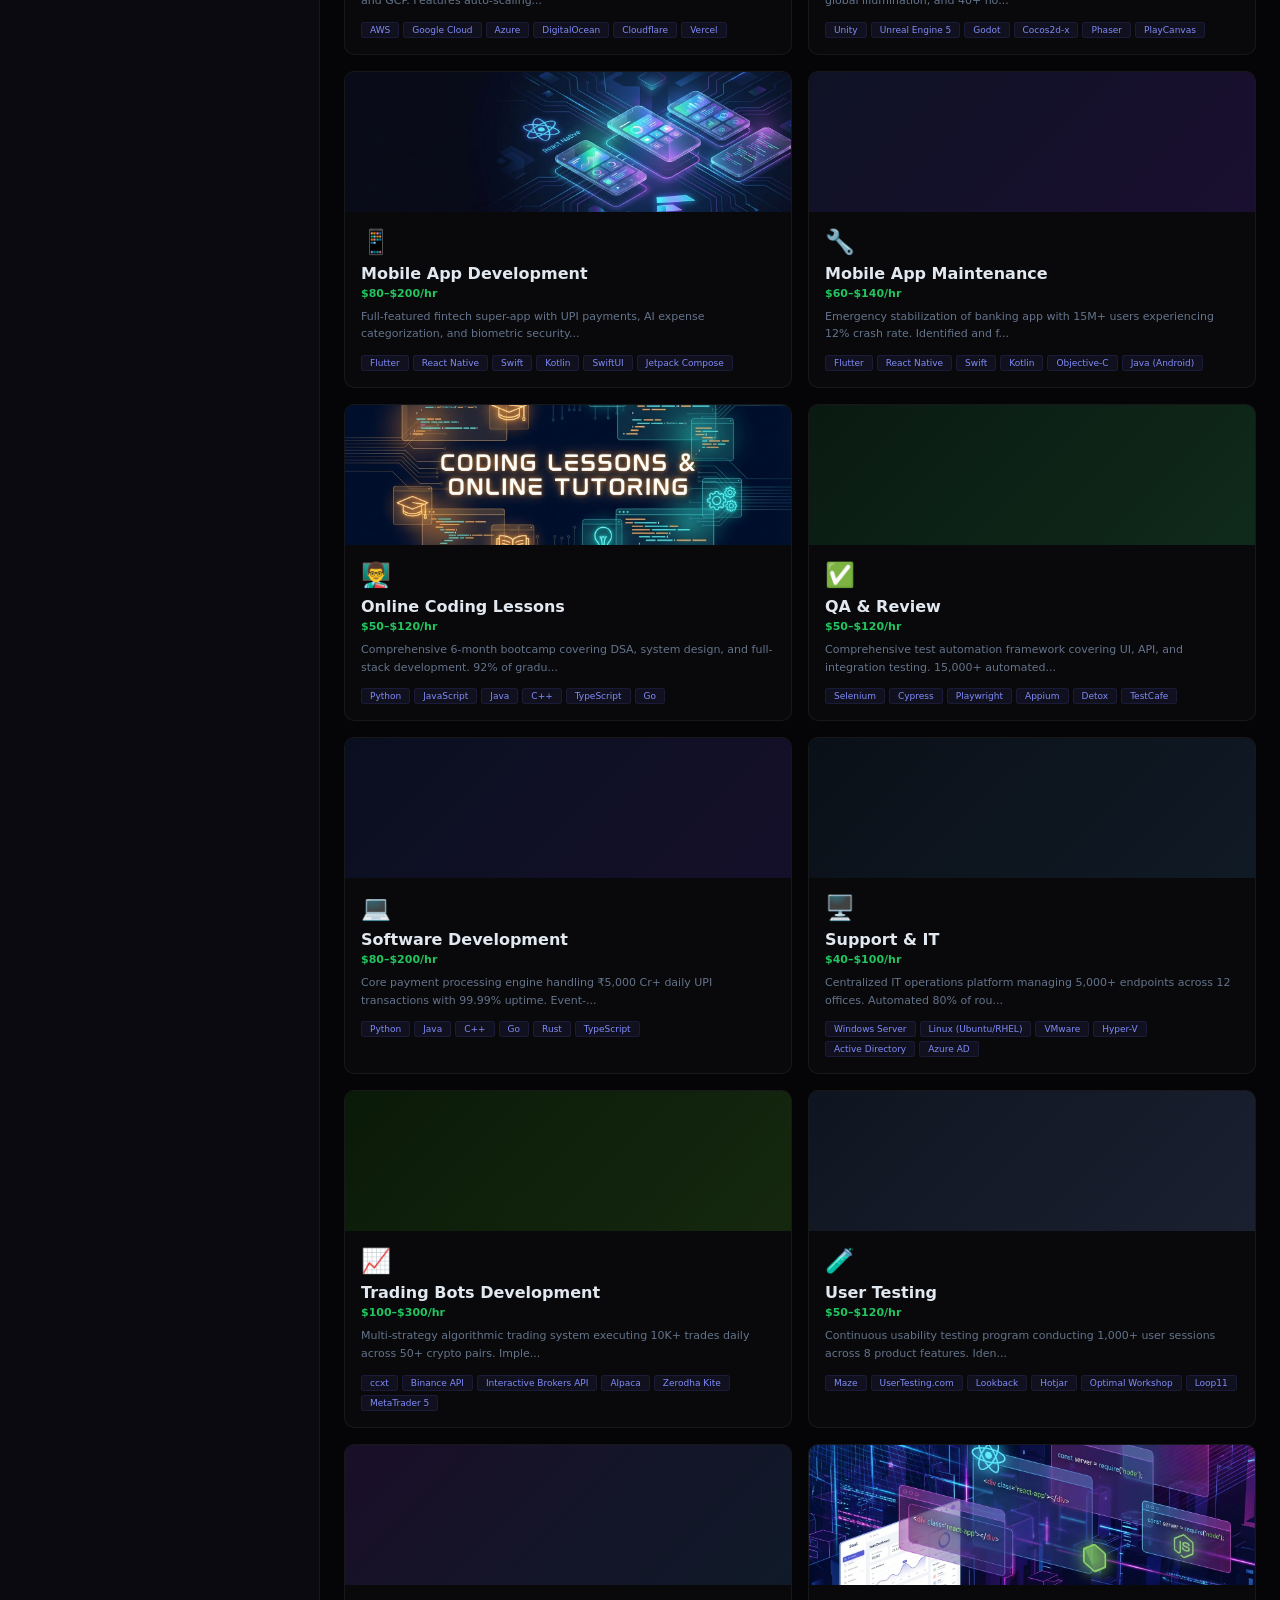
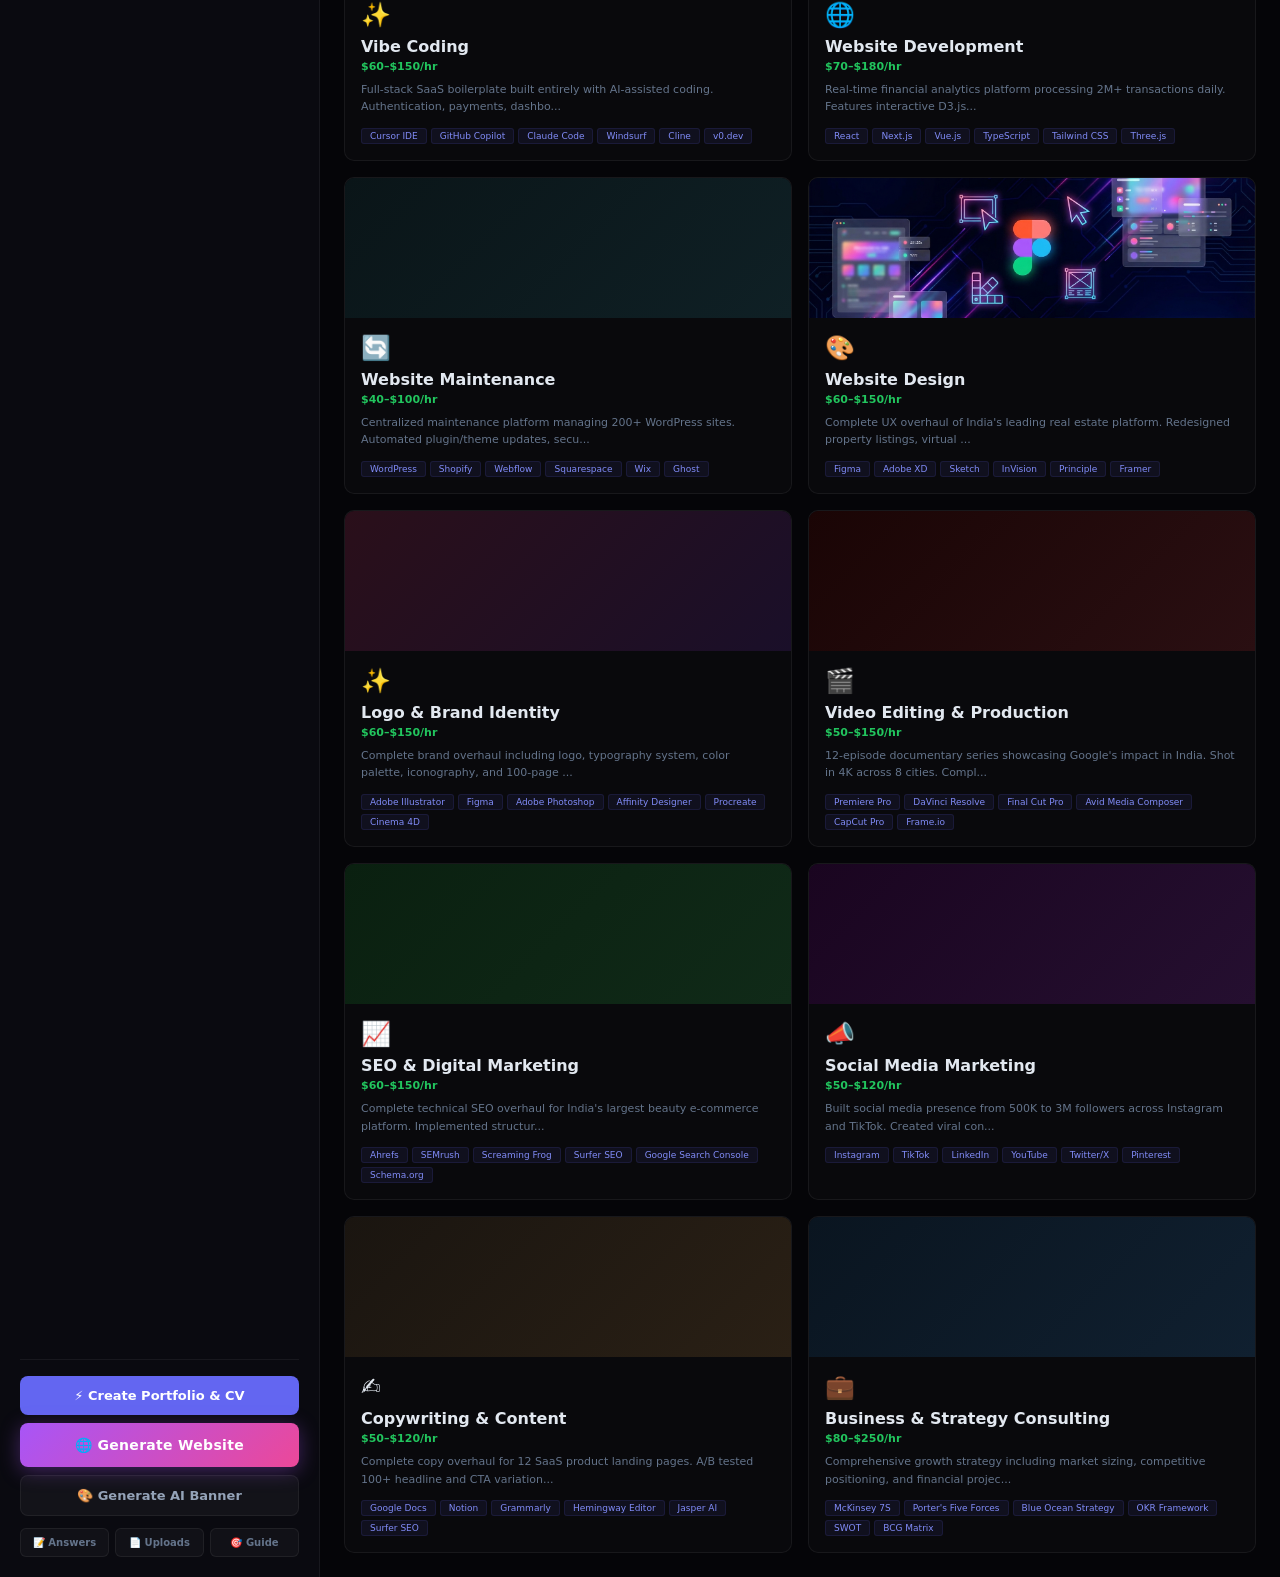
==== commit fe4be3cd: "fix: make buttons visually distinct — Generate Website now prominent gradient - Generate Website: bo" ====
--- a/index.html
+++ b/index.html
@@ -63,10 +63,17 @@
 .action-btn{padding:12px;border-radius:8px;font-size:13px;font-weight:600;text-align:center;transition:all .2s;display:flex;align-items:center;justify-content:center;gap:8px}
 .btn-create{background:var(--accent);color:#fff}
 .btn-create:hover{background:var(--accent-hover)}
+/* Generate Website — big gradient, unmissable */
+.btn-website{background:linear-gradient(135deg,#a855f7,#ec4899);color:#fff;border:none;font-size:14px;font-weight:800;padding:14px;letter-spacing:.3px;position:relative;overflow:hidden;box-shadow:0 4px 20px rgba(168,85,247,.35)}
+.btn-website:hover{transform:translateY(-2px);box-shadow:0 8px 30px rgba(168,85,247,.5)}
+.btn-website::after{content:'';position:absolute;inset:0;background:linear-gradient(90deg,transparent,rgba(255,255,255,.15),transparent);transform:translateX(-100%);transition:transform .6s}
+.btn-website:hover::after{transform:translateX(100%)}
+/* Deploy ZIP — green outlined */
 .btn-deploy{background:rgba(34,197,94,.12);color:#22c55e;border:1px solid rgba(34,197,94,.2)}
 .btn-deploy:hover{background:rgba(34,197,94,.2)}
-.btn-ai{background:rgba(168,85,247,.1);color:#a855f7;border:1px solid rgba(168,85,247,.2)}
-.btn-ai:hover{background:rgba(168,85,247,.18)}
+/* AI Banner — subtle dark */
+.btn-ai{background:rgba(255,255,255,.04);color:#94a3b8;border:1px solid var(--border)}
+.btn-ai:hover{background:rgba(255,255,255,.08);color:#e2e8f0}
 
 /* ═══════════════════════════════
    MAIN CONTENT
@@ -200,12 +207,14 @@
   <!-- Actions -->
   <div class="action-btns">
     <button class="action-btn btn-create" id="btn-create" onclick="createPortfolio()">⚡ Create Portfolio & CV</button>
-    <button class="action-btn" id="btn-website" onclick="generateWebsitePreview()" style="background:rgba(168,85,247,.12);color:#c084fc;border:1px solid rgba(168,85,247,.2)">🌐 Generate Website</button>
+    <button class="action-btn btn-website" id="btn-website" onclick="generateWebsitePreview()">🌐 Generate Website</button>
     <button class="action-btn btn-deploy" id="btn-deploy" onclick="deployToVercel()" style="display:none">🚀 Download ZIP & Deploy</button>
     <button class="action-btn btn-ai" id="btn-ai" onclick="generateAIBanner()">🎨 Generate AI Banner</button>
-    <a href="fiverr-answers.html" class="action-btn" style="display:flex;align-items:center;justify-content:center;gap:6px;background:rgba(16,185,129,.08);border-color:rgba(16,185,129,.2);color:#6ee7b7;text-decoration:none;font-size:12px;font-weight:600;padding:10px 16px;border-radius:8px;border:1px solid;cursor:pointer;text-align:center;transition:all .2s">📝 Fiverr Pro Answers</a>
-    <a href="fiverr-uploads.html" class="action-btn" style="display:flex;align-items:center;justify-content:center;gap:6px;background:rgba(245,158,11,.08);border-color:rgba(245,158,11,.2);color:#fbbf24;text-decoration:none;font-size:12px;font-weight:600;padding:10px 16px;border-radius:8px;border:1px solid;cursor:pointer;text-align:center;transition:all .2s">📄 Upload Kit</a>
-    <a href="fiverr-guide.html" class="action-btn" style="display:flex;align-items:center;justify-content:center;gap:6px;background:rgba(16,185,129,.08);border-color:rgba(16,185,129,.2);color:#6ee7b7;text-decoration:none;font-size:12px;font-weight:600;padding:10px 16px;border-radius:8px;border:1px solid;cursor:pointer;text-align:center;transition:all .2s">🎯 Approval Guide</a>
+    <div style="display:flex;gap:6px;margin-top:4px">
+      <a href="fiverr-answers.html" style="flex:1;display:flex;align-items:center;justify-content:center;gap:4px;background:rgba(255,255,255,.03);color:#64748b;text-decoration:none;font-size:10px;font-weight:600;padding:8px 6px;border-radius:6px;border:1px solid var(--border);transition:all .2s">📝 Answers</a>
+      <a href="fiverr-uploads.html" style="flex:1;display:flex;align-items:center;justify-content:center;gap:4px;background:rgba(255,255,255,.03);color:#64748b;text-decoration:none;font-size:10px;font-weight:600;padding:8px 6px;border-radius:6px;border:1px solid var(--border);transition:all .2s">📄 Uploads</a>
+      <a href="fiverr-guide.html" style="flex:1;display:flex;align-items:center;justify-content:center;gap:4px;background:rgba(255,255,255,.03);color:#64748b;text-decoration:none;font-size:10px;font-weight:600;padding:8px 6px;border-radius:6px;border:1px solid var(--border);transition:all .2s">🎯 Guide</a>
+    </div>
   </div>
 </aside>
 
